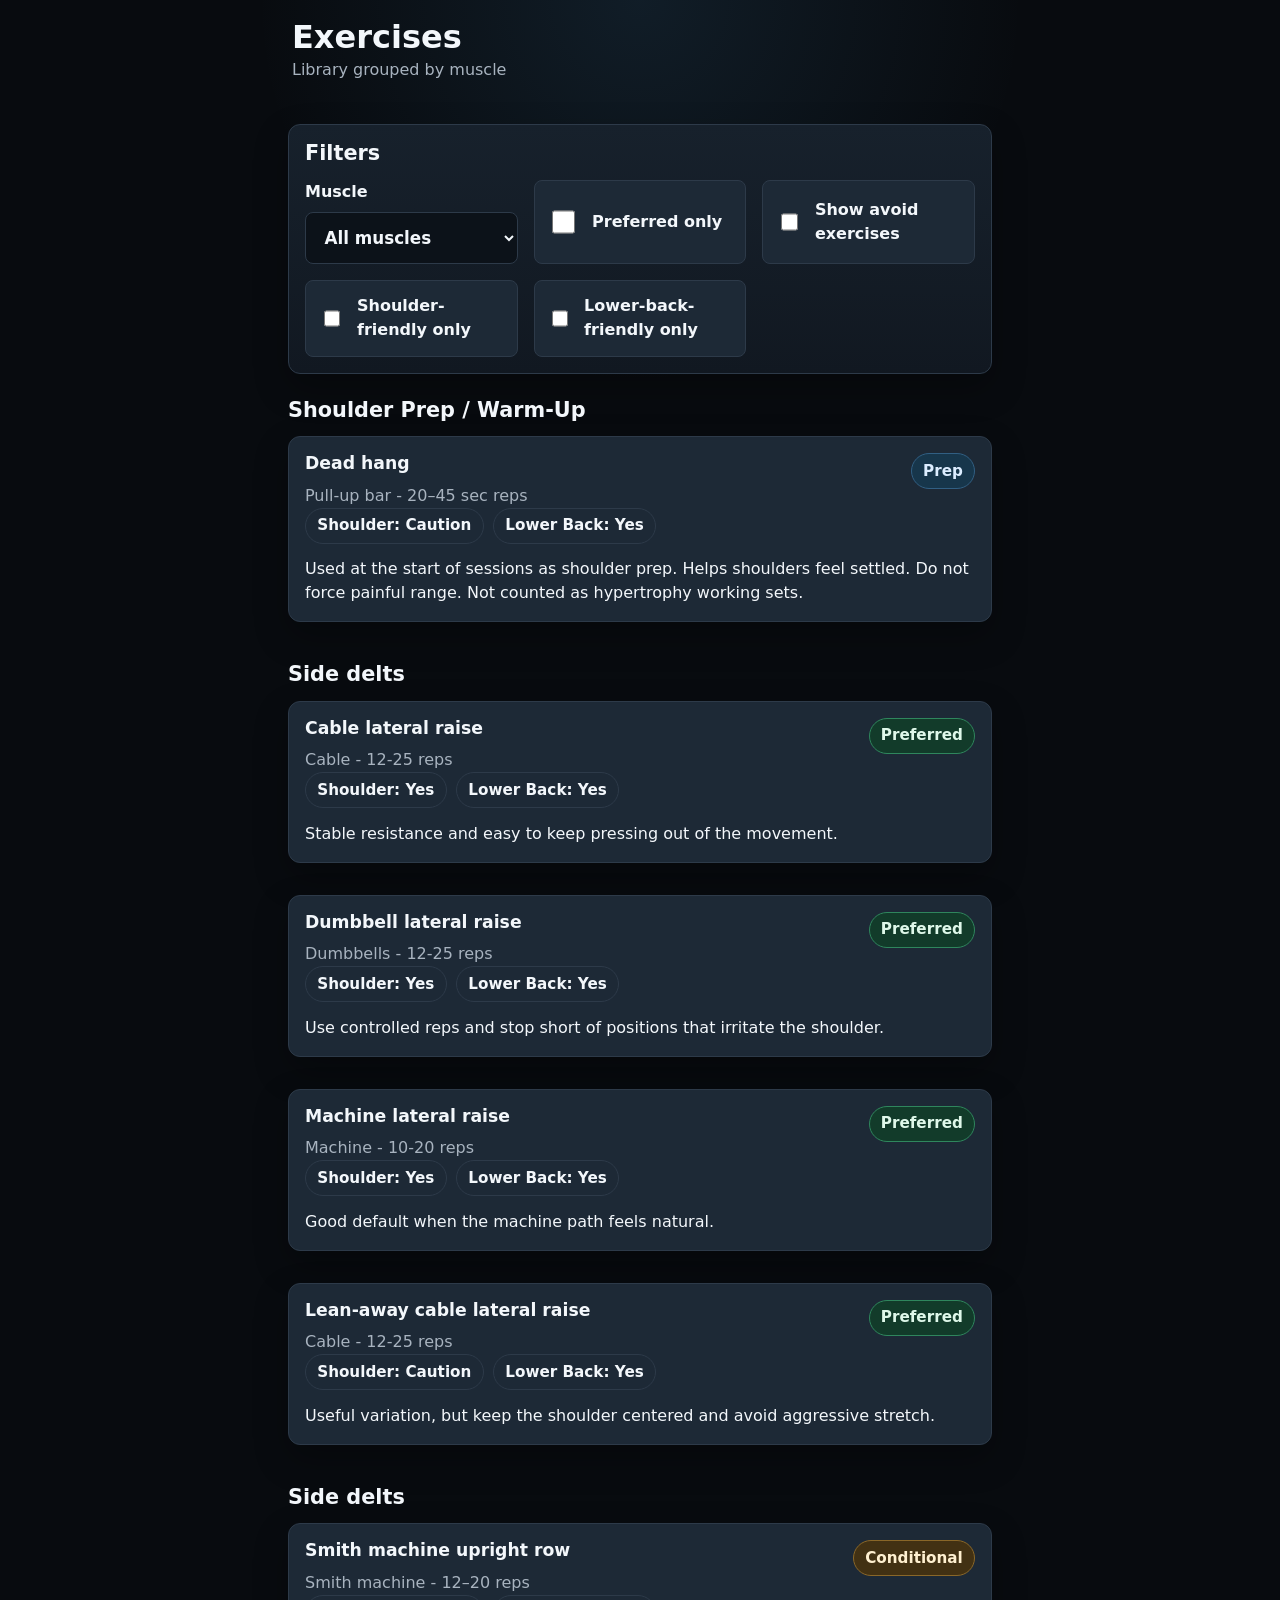
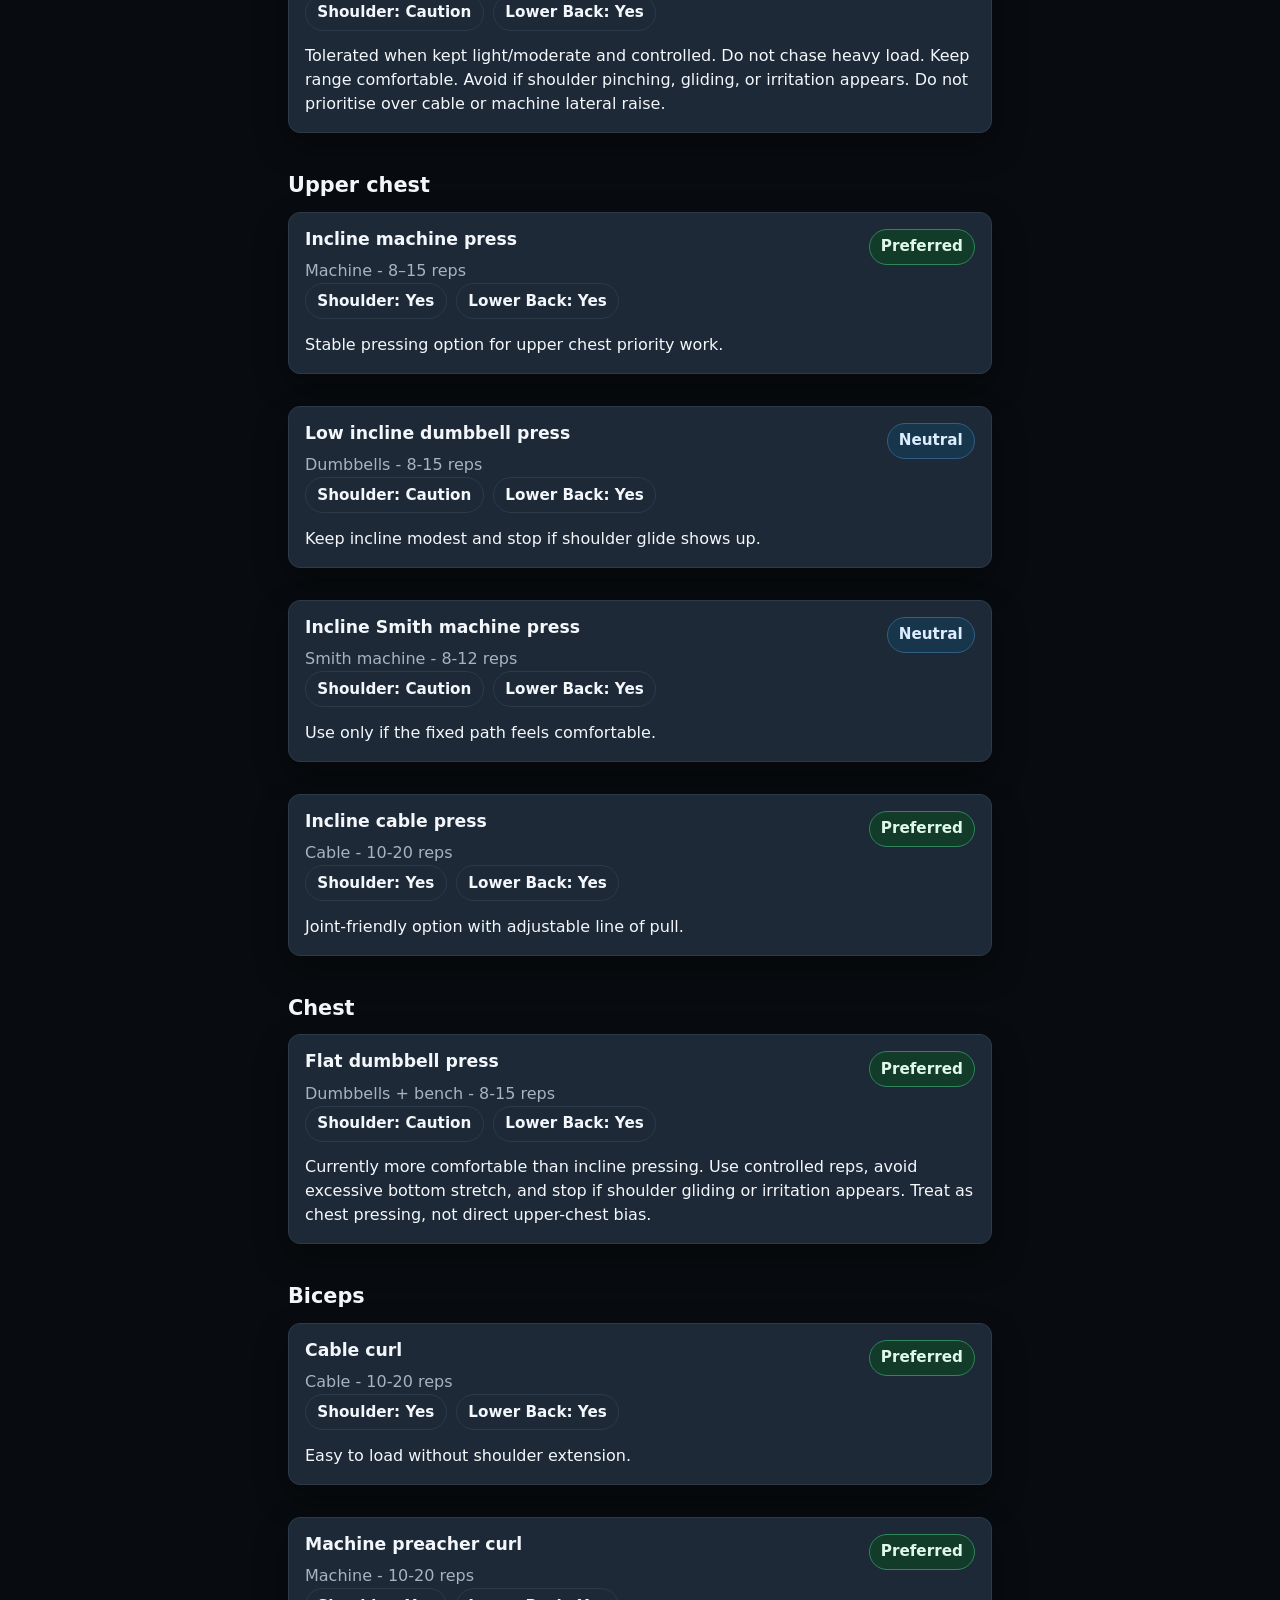
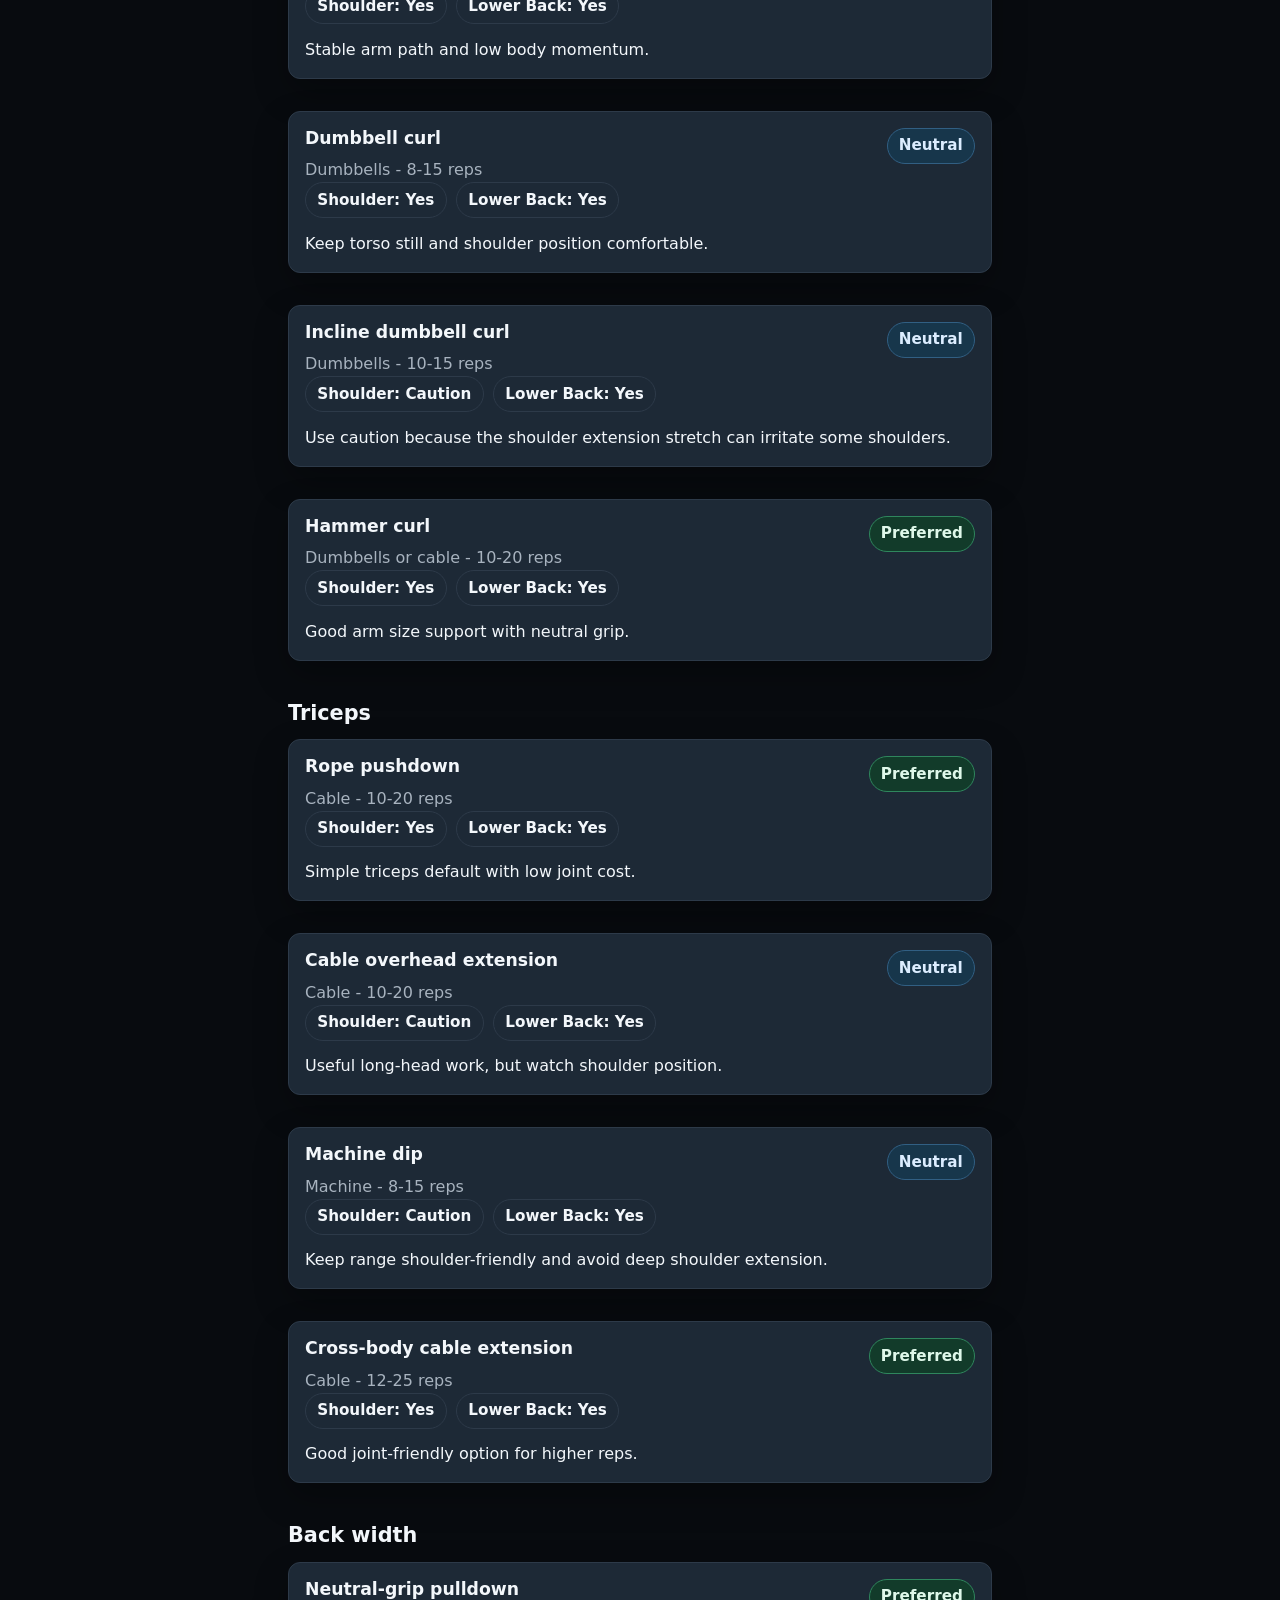
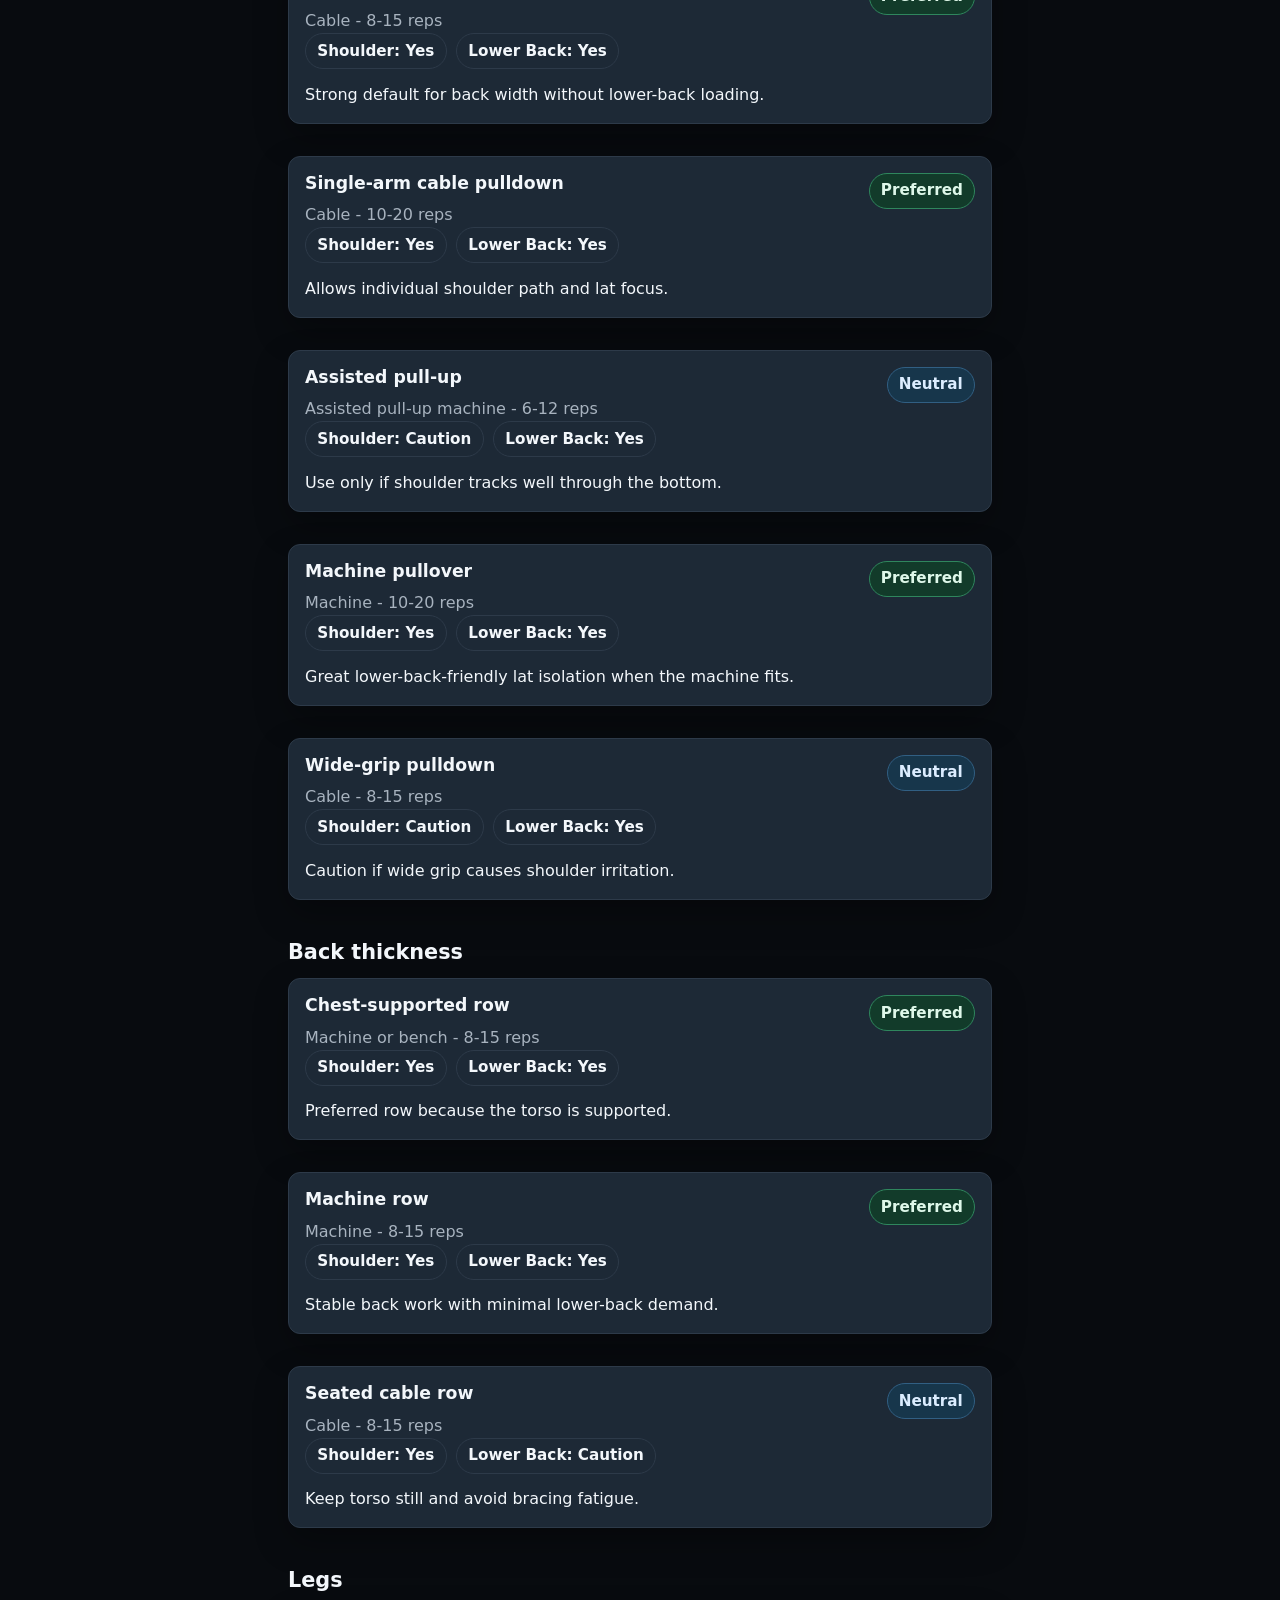
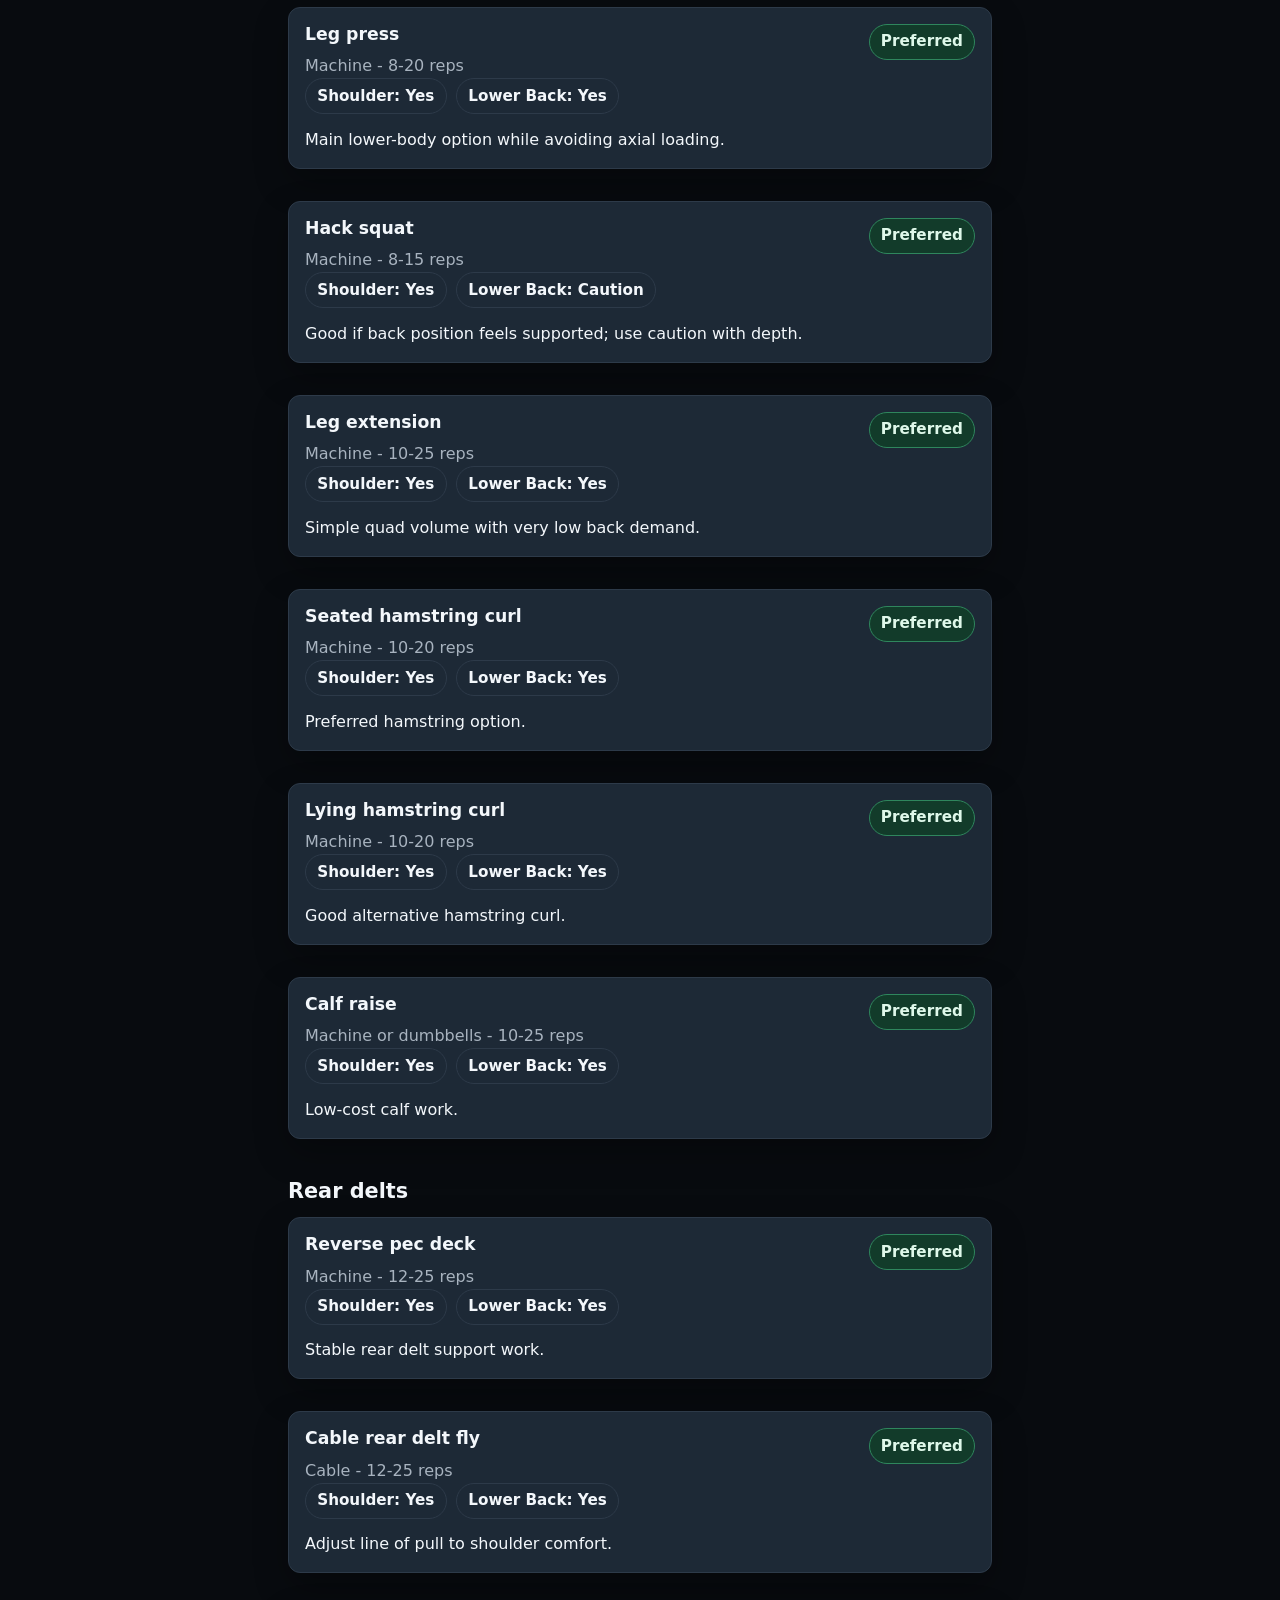
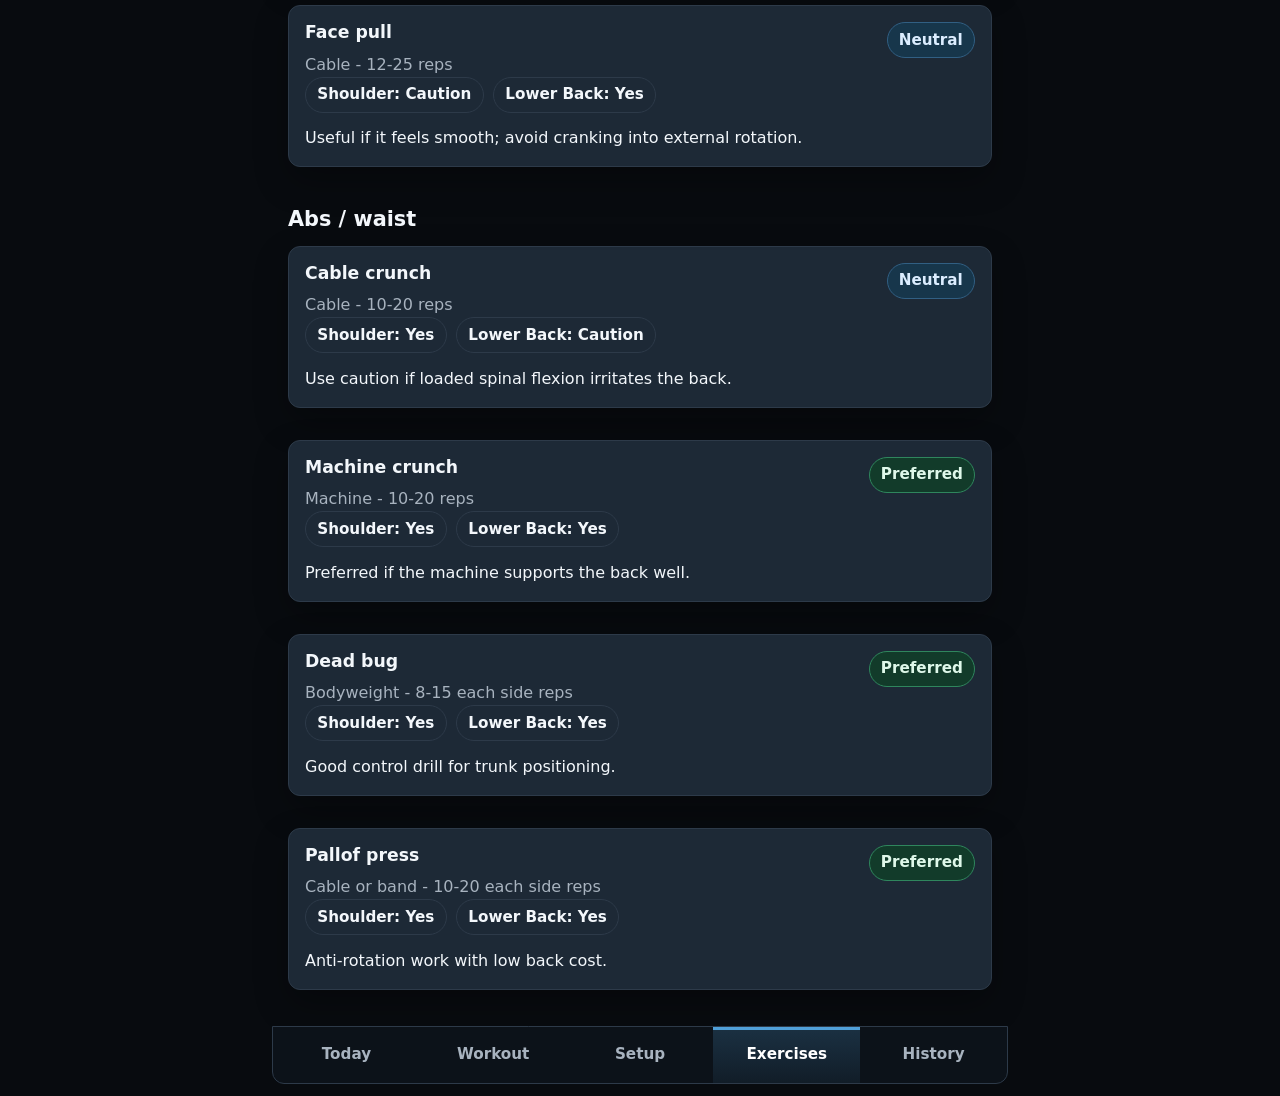
==== exercises.html @ b6a0290f "Add files via upload" ====
<!doctype html>
<html lang="en">
  <head>
    <meta charset="utf-8">
    <meta name="viewport" content="width=device-width, initial-scale=1">
    <title>Training Planner - Exercises</title>
    <link rel="stylesheet" href="css/styles.css">
  </head>
  <body data-page="exercises">
    <header class="app-header">
      <h1>Exercises</h1>
      <p class="subtle">Library grouped by muscle</p>
    </header>

    <main class="page">
      <section class="card">
        <h2>Filters</h2>
        <div class="form-grid">
          <label>
            Muscle
            <select id="exercise-filter-muscle">
              <option value="all">All muscles</option>
            </select>
          </label>
          <label class="checkbox-row">
            <input id="filter-preferred-only" type="checkbox">
            Preferred only
          </label>
          <label class="checkbox-row">
            <input id="filter-show-avoid" type="checkbox">
            Show avoid exercises
          </label>
          <label class="checkbox-row">
            <input id="filter-shoulder-friendly" type="checkbox">
            Shoulder-friendly only
          </label>
          <label class="checkbox-row">
            <input id="filter-lower-back-friendly" type="checkbox">
            Lower-back-friendly only
          </label>
        </div>
      </section>

      <section id="exercise-library" class="stack"></section>
    </main>

    <nav class="bottom-nav" aria-label="Main navigation"></nav>

    <script src="js/data.js"></script>
    <script src="js/storage.js"></script>
    <script src="js/app.js"></script>
  </body>
</html>
---- css/styles.css ----
:root {
  --background: #080b0f;
  --surface: #111821;
  --surface-raised: #17212c;
  --surface-soft: #1d2936;
  --text: #f3f7fb;
  --muted: #a8b3bf;
  --border: #2d3a49;
  --primary: #4f9fd8;
  --primary-dark: #2f78b2;
  --primary-soft: #17364b;
  --success: #42c981;
  --success-soft: #123b2a;
  --warning: #f0b84f;
  --warning-soft: #423113;
  --danger: #ef6b6b;
  --danger-soft: #451d22;
  --radius: 12px;
  --radius-sm: 8px;
  --shadow: 0 14px 34px rgba(0, 0, 0, 0.28);
  --tap-target: 3.25rem;
}

* {
  box-sizing: border-box;
}

html {
  min-width: 320px;
  font-family: Inter, ui-sans-serif, system-ui, -apple-system, BlinkMacSystemFont, "Segoe UI", Arial, sans-serif;
  color: var(--text);
  background: var(--background);
  font-size: 16px;
}

body {
  margin: 0;
  padding-bottom: 5.75rem;
  color: var(--text);
  background:
    radial-gradient(circle at top, rgba(79, 159, 216, 0.12), transparent 24rem),
    var(--background);
  line-height: 1.5;
  overflow-x: hidden;
}

.app-header {
  width: min(100%, 46rem);
  margin: 0 auto;
  padding: 1.25rem 1rem 0.85rem;
}

h1,
h2,
h3,
p {
  margin-top: 0;
}

h1 {
  margin-bottom: 0.2rem;
  font-size: 2rem;
  line-height: 1.1;
}

h2 {
  margin-bottom: 0.9rem;
  font-size: 1.3rem;
  line-height: 1.2;
}

h3 {
  margin-bottom: 0.55rem;
  font-size: 1.08rem;
  line-height: 1.25;
}

p {
  font-size: 1rem;
}

a {
  color: var(--primary);
}

.page {
  width: min(100%, 46rem);
  margin: 0 auto;
  padding: 0.75rem 1rem 1.25rem;
}

.stack {
  display: grid;
  gap: 1rem;
}

.card {
  padding: 1rem;
  margin-bottom: 1rem;
  background: linear-gradient(180deg, var(--surface-raised), var(--surface));
  border: 1px solid var(--border);
  border-radius: var(--radius);
  box-shadow: var(--shadow);
}

.card-header {
  display: flex;
  align-items: flex-start;
  justify-content: space-between;
  gap: 1rem;
}

.subtle {
  color: var(--muted);
  font-size: 1rem;
}

.badge,
.tag,
.status-label,
.signal-label {
  display: inline-flex;
  align-items: center;
  justify-content: center;
  min-height: 2.25rem;
  padding: 0.3rem 0.7rem;
  color: var(--text);
  background: var(--surface-soft);
  border: 1px solid var(--border);
  border-radius: 999px;
  font-size: 0.95rem;
  font-weight: 800;
  line-height: 1.1;
  text-transform: capitalize;
  white-space: nowrap;
}

.tag-row {
  display: flex;
  flex-wrap: wrap;
  gap: 0.6rem;
  margin-bottom: 0.85rem;
}

.button {
  display: inline-flex;
  align-items: center;
  justify-content: center;
  width: 100%;
  min-height: var(--tap-target);
  padding: 0.85rem 1rem;
  color: var(--text);
  text-decoration: none;
  background: var(--surface-soft);
  border: 1px solid var(--border);
  border-radius: var(--radius-sm);
  font: inherit;
  font-size: 1.05rem;
  font-weight: 850;
  cursor: pointer;
  transition: transform 120ms ease, background 120ms ease, border-color 120ms ease;
}

.button:hover,
.button:focus-visible {
  background: #243242;
  border-color: var(--primary);
}

.button:active {
  transform: translateY(1px);
}

.button-primary {
  color: #061019;
  background: var(--primary);
  border-color: #81c4ef;
}

.button-primary:hover,
.button-primary:focus-visible {
  background: #71b9e8;
}

.button-row {
  display: grid;
  gap: 0.8rem;
}

.stats-list {
  display: grid;
  grid-template-columns: repeat(2, minmax(0, 1fr));
  gap: 0.8rem;
  margin: 1rem 0;
}

.stats-list div,
.volume-item {
  padding: 0.85rem;
  background: var(--surface-soft);
  border: 1px solid var(--border);
  border-radius: var(--radius-sm);
}

dt {
  margin-bottom: 0.25rem;
  color: var(--muted);
  font-size: 0.95rem;
  font-weight: 750;
}

dd {
  margin: 0;
  font-size: 1.05rem;
  font-weight: 850;
}

.warning-card {
  background: linear-gradient(180deg, #231d13, #171714);
  border-color: #72582a;
}

.plain-list {
  margin: 0;
  padding-left: 1.25rem;
}

.plain-list li {
  margin-bottom: 0.45rem;
  font-size: 1rem;
}

.debug-panel {
  opacity: 0.9;
}

.debug-panel summary {
  min-height: var(--tap-target);
  padding: 0.85rem 0;
  color: var(--muted);
  font-size: 1rem;
  font-weight: 800;
  cursor: pointer;
}

.debug-summary {
  display: grid;
  gap: 1rem;
  margin: 0.75rem 0 1rem;
}

.debug-grid {
  display: grid;
  gap: 0.8rem;
}

.debug-block {
  padding: 0.85rem;
  background: #0e141c;
  border: 1px solid var(--border);
  border-radius: var(--radius-sm);
}

.debug-block pre {
  max-height: 16rem;
  margin: 0;
  overflow: auto;
  color: #cbd5df;
  font-size: 0.875rem;
  white-space: pre-wrap;
  word-break: break-word;
}

.form-grid {
  display: grid;
  gap: 1rem;
}

label {
  display: grid;
  gap: 0.45rem;
  color: var(--text);
  font-size: 1rem;
  font-weight: 800;
}

input,
select,
textarea {
  width: 100%;
  min-height: var(--tap-target);
  padding: 0.8rem 0.9rem;
  color: var(--text);
  background: #0c1219;
  border: 1px solid var(--border);
  border-radius: var(--radius-sm);
  font: inherit;
  font-size: 1.05rem;
}

textarea {
  line-height: 1.45;
}

input:focus-visible,
select:focus-visible,
textarea:focus-visible,
button:focus-visible,
a:focus-visible,
summary:focus-visible {
  outline: 3px solid rgba(79, 159, 216, 0.6);
  outline-offset: 2px;
}

input[readonly] {
  color: var(--muted);
  background: #101821;
}

input[type="checkbox"] {
  width: 1.45rem;
  min-height: 1.45rem;
  accent-color: var(--primary);
}

.checkbox-row,
.toggle-row {
  display: flex;
  grid-template-columns: none;
  align-items: center;
  gap: 0.85rem;
  min-height: var(--tap-target);
  padding: 0.85rem;
  background: var(--surface-soft);
  border: 1px solid var(--border);
  border-radius: var(--radius-sm);
}

.set-row {
  display: grid;
  grid-template-columns: repeat(2, minmax(0, 1fr));
  gap: 0.85rem;
  margin-top: 1rem;
}

.priority-row {
  display: flex;
  align-items: center;
  justify-content: space-between;
  gap: 1rem;
  padding: 0.9rem;
  background: var(--surface-soft);
  border: 1px solid var(--border);
  border-radius: var(--radius-sm);
}

.priority-card,
.plan-card,
.prep-card,
.volume-status-card,
.feedback-card,
.history-session-card,
.recommendation-card,
.recommendation-muscle {
  padding: 1rem;
  background: var(--surface-soft);
  border: 1px solid var(--border);
  border-radius: var(--radius-sm);
}

.plan-card p:last-child,
.prep-card p:last-child,
.exercise-card p:last-child {
  margin-bottom: 0;
}

.priority-card .set-row {
  grid-template-columns: repeat(2, minmax(0, 1fr));
}

.exercise-group {
  display: grid;
  gap: 0.85rem;
}

.exercise-group > h2 {
  margin: 0.5rem 0 0;
  color: var(--text);
}

.exercise-card {
  background: var(--surface-soft);
}

.status-preferred,
.status-done,
.signal-add {
  color: #dff8ea;
  background: var(--success-soft);
  border-color: #2f865d;
}

.status-neutral,
.status-on-track,
.signal-hold {
  color: #dcedff;
  background: var(--primary-soft);
  border-color: #315f83;
}

.status-avoid,
.signal-reduce {
  color: #ffe3e3;
  background: var(--danger-soft);
  border-color: #8f3b44;
}

.status-prep {
  color: #dcedff;
  background: var(--primary-soft);
  border-color: #315f83;
}

.status-conditional,
.status-behind {
  color: #fff0d0;
  background: var(--warning-soft);
  border-color: #8a6728;
}

.workout-exercise-card {
  display: grid;
  gap: 0.9rem;
}

.workout-exercise-card h2 {
  font-size: 1.35rem;
}

.workout-set-row {
  display: grid;
  grid-template-columns: repeat(3, minmax(0, 1fr));
  gap: 0.75rem;
  padding: 0.9rem;
  background: #0e151d;
  border: 1px solid var(--border);
  border-radius: var(--radius-sm);
}

.workout-set-row label {
  font-size: 1rem;
}

.workout-set-row input {
  min-height: 3.4rem;
  padding-inline: 0.65rem;
  font-size: 1.15rem;
  font-weight: 800;
  text-align: center;
}

.workout-set-row .button {
  grid-column: 1 / -1;
}

.add-set-button {
  margin-top: 0.25rem;
}

.feedback-section[hidden] {
  display: none;
}

.feedback-card,
.history-session-card,
.recommendation-card {
  display: grid;
  gap: 0.95rem;
}

.feedback-card textarea {
  resize: vertical;
}

.history-details {
  display: grid;
  gap: 0.8rem;
  margin: 0;
}

.history-details div,
.recommendation-sets div {
  padding: 0.85rem;
  background: #0e151d;
  border: 1px solid var(--border);
  border-radius: var(--radius-sm);
}

.completion-message {
  padding: 0.85rem;
  color: #dff8ea;
  background: var(--success-soft);
  border: 1px solid #2f865d;
  border-radius: var(--radius-sm);
}

.recommendation-muscle {
  display: grid;
  gap: 0.85rem;
  background: #111a24;
}

.recommendation-sets {
  display: grid;
  grid-template-columns: repeat(3, minmax(0, 1fr));
  gap: 0.75rem;
  margin: 0;
}

.volume-grid {
  display: grid;
  grid-template-columns: repeat(2, minmax(0, 1fr));
  gap: 0.8rem;
}

.bottom-nav {
  position: fixed;
  right: 0;
  bottom: 0;
  left: 0;
  z-index: 10;
  display: grid;
  grid-template-columns: repeat(5, 1fr);
  background: rgba(13, 19, 27, 0.96);
  border-top: 1px solid var(--border);
  backdrop-filter: blur(12px);
}

.bottom-nav a {
  display: flex;
  align-items: center;
  justify-content: center;
  min-height: 4.4rem;
  padding: 0.55rem 0.25rem;
  color: var(--muted);
  text-align: center;
  text-decoration: none;
  font-size: 0.95rem;
  font-weight: 850;
}

.bottom-nav a.active {
  color: #ffffff;
  background: linear-gradient(180deg, rgba(79, 159, 216, 0.22), rgba(79, 159, 216, 0.08));
  box-shadow: inset 0 3px 0 var(--primary);
}

@media (max-width: 23rem) {
  .stats-list,
  .volume-grid,
  .set-row,
  .priority-card .set-row {
    grid-template-columns: 1fr;
  }

  .workout-set-row {
    grid-template-columns: 1fr;
  }
}

@media (min-width: 44rem) {
  body {
    padding-bottom: 0;
  }

  .app-header {
    padding-inline: 1.25rem;
  }

  .bottom-nav {
    position: sticky;
    top: 0;
    bottom: auto;
    width: min(100%, 46rem);
    margin: 0 auto 0.75rem;
    border: 1px solid var(--border);
    border-radius: 0 0 var(--radius) var(--radius);
  }

  .bottom-nav a {
    min-height: 3.5rem;
  }

  .button-row {
    grid-template-columns: repeat(2, minmax(0, 1fr));
  }

  .form-grid {
    grid-template-columns: repeat(3, minmax(0, 1fr));
  }
}
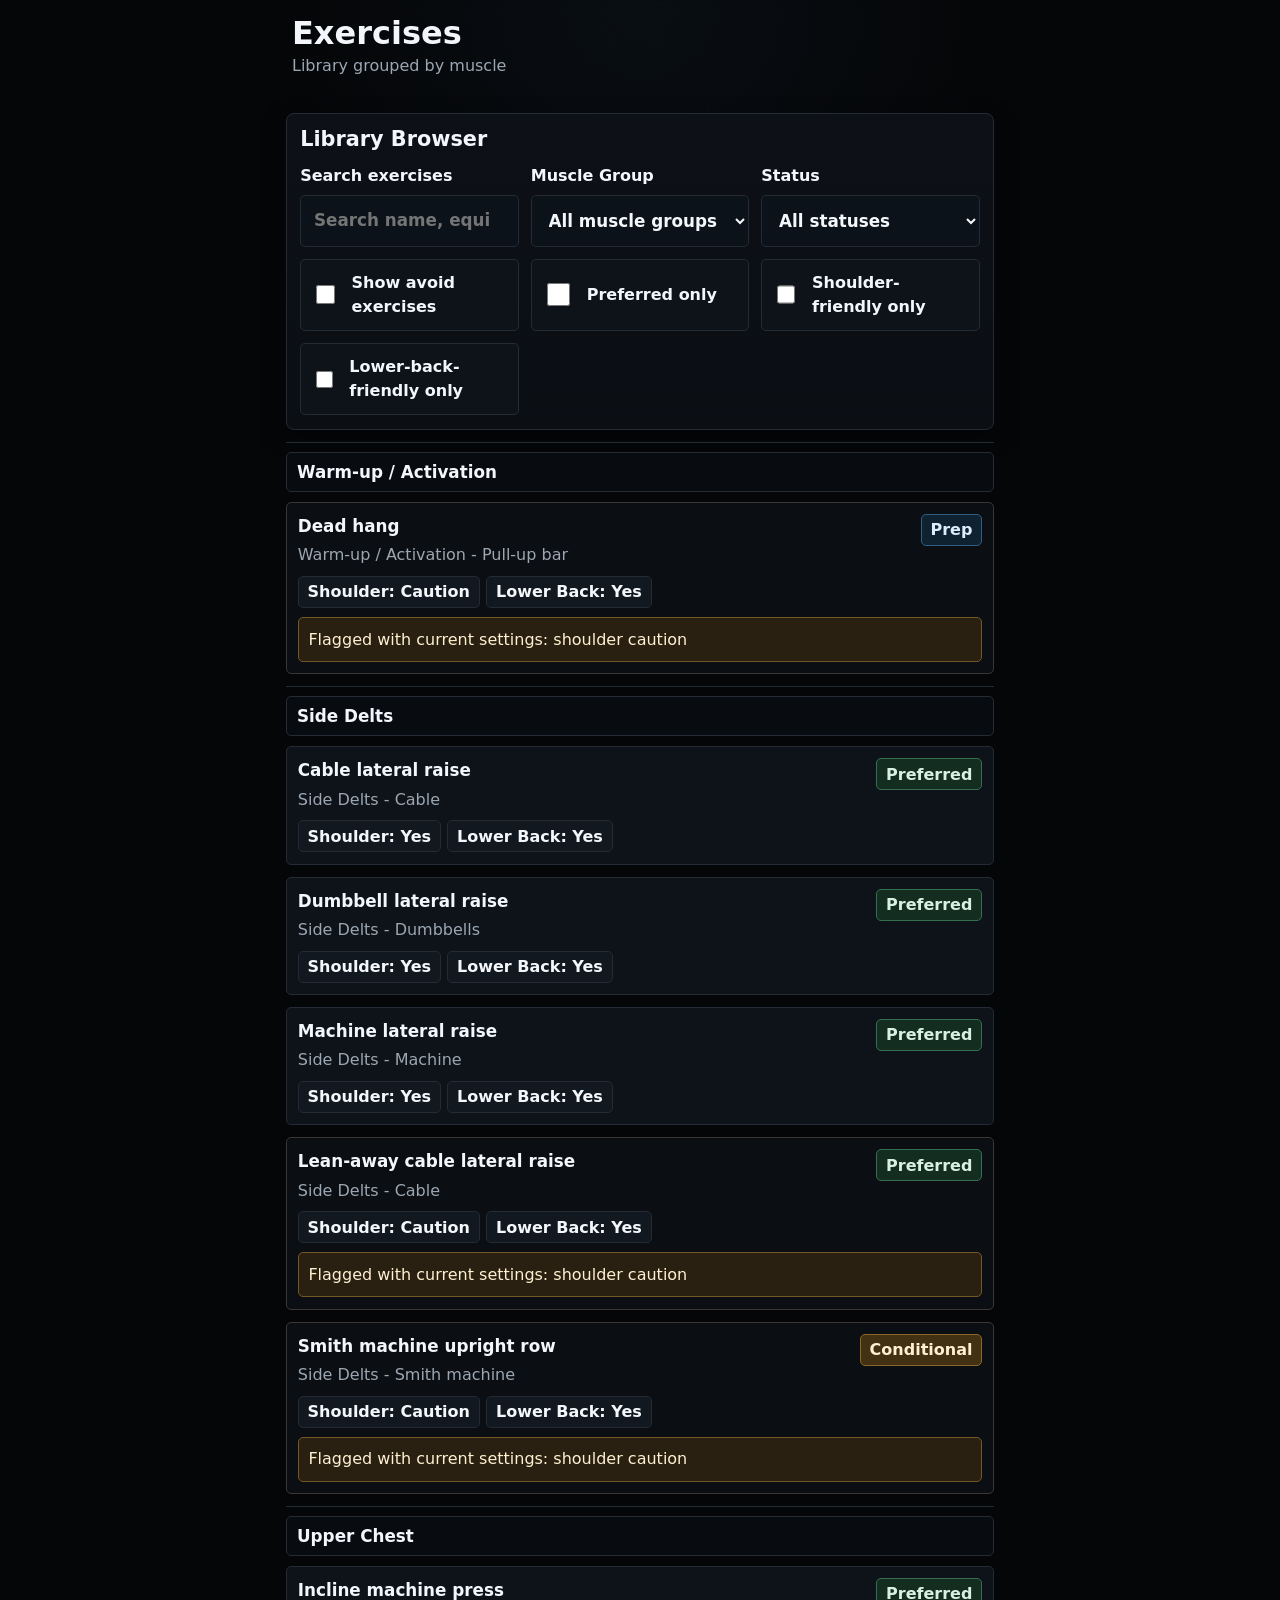
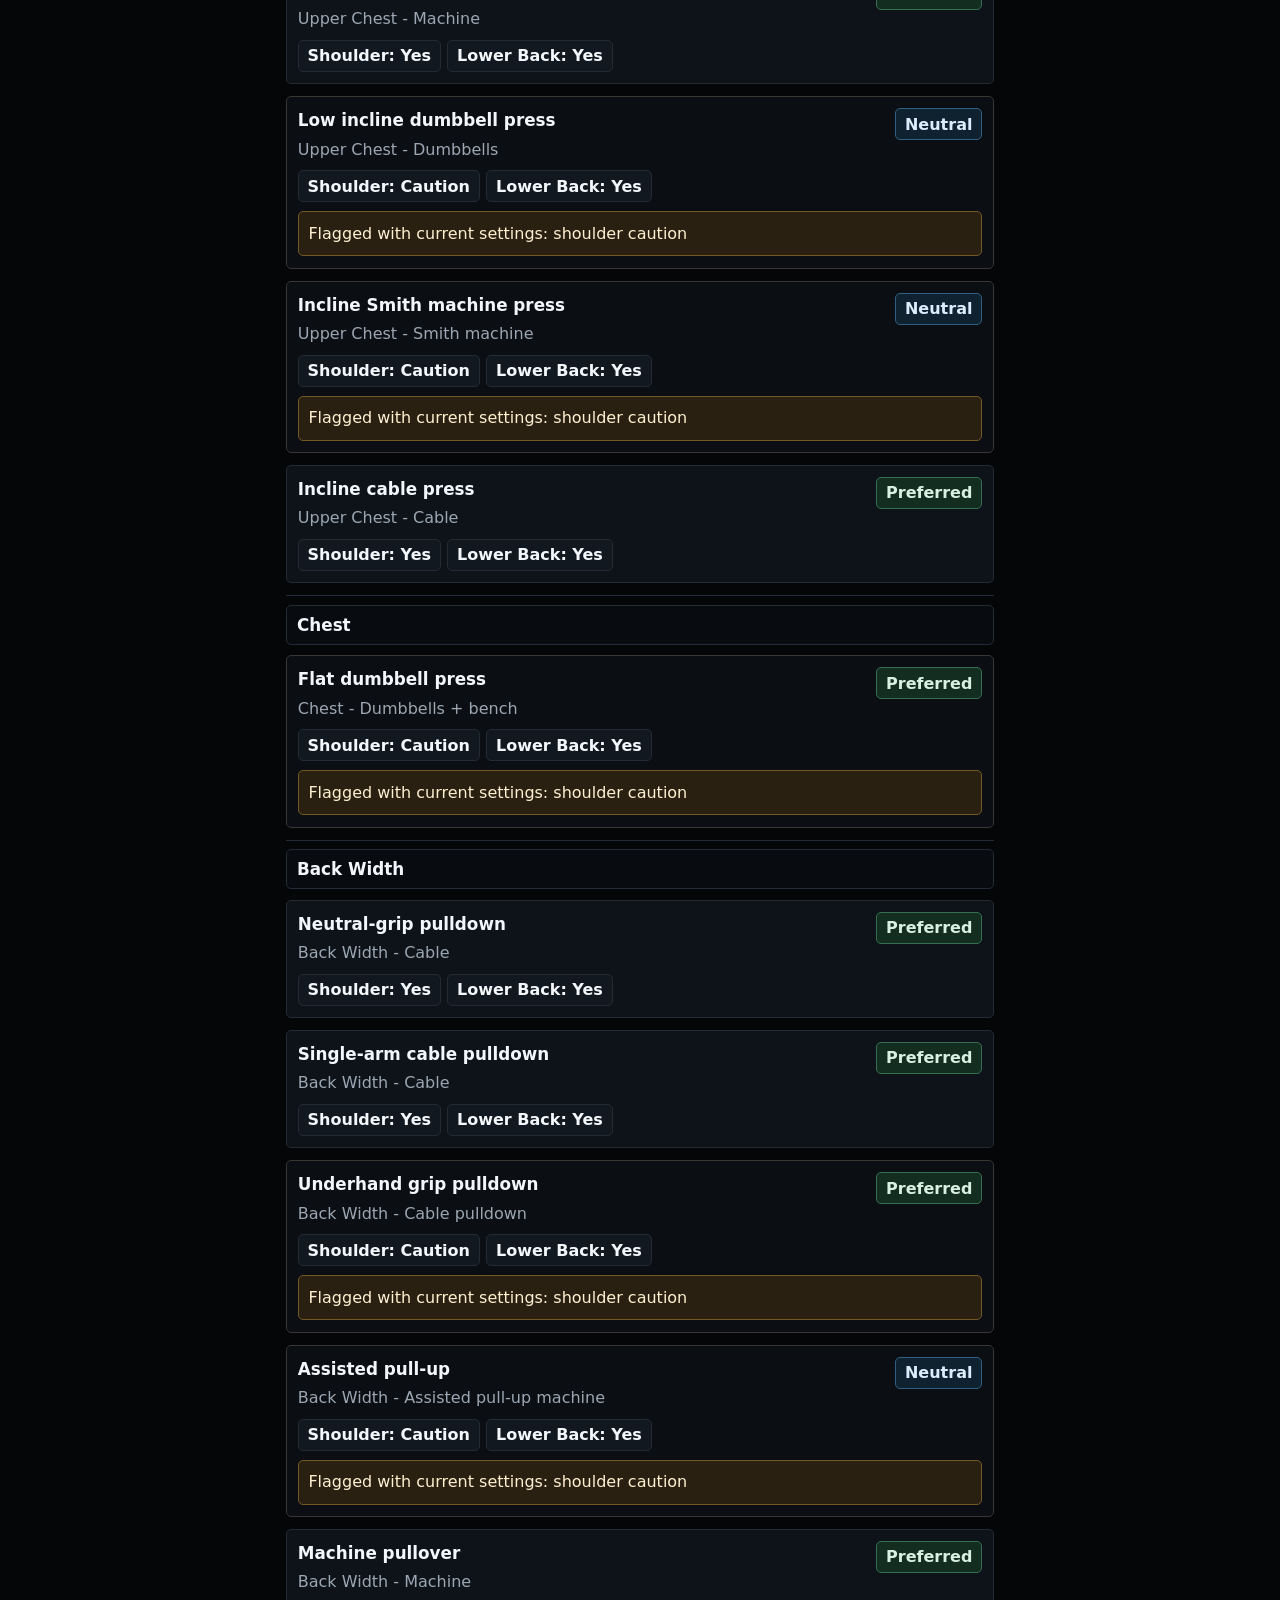
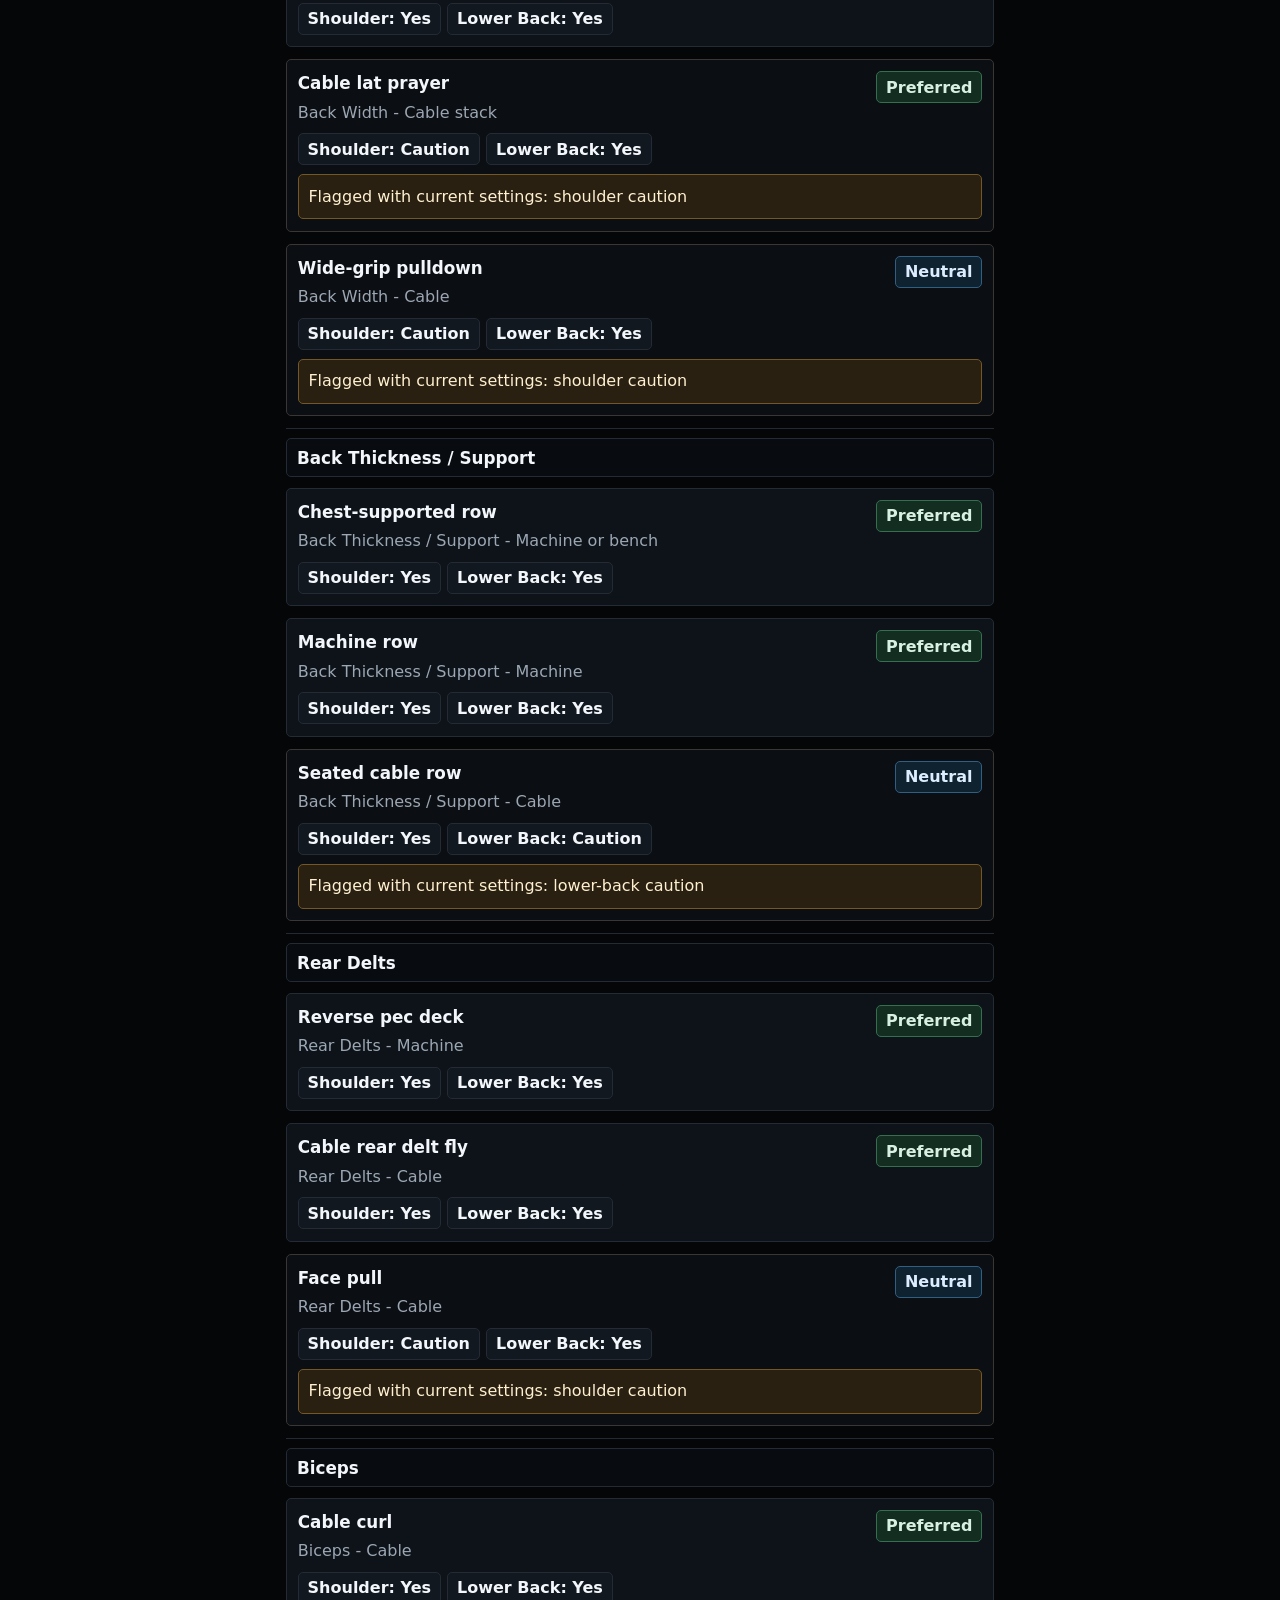
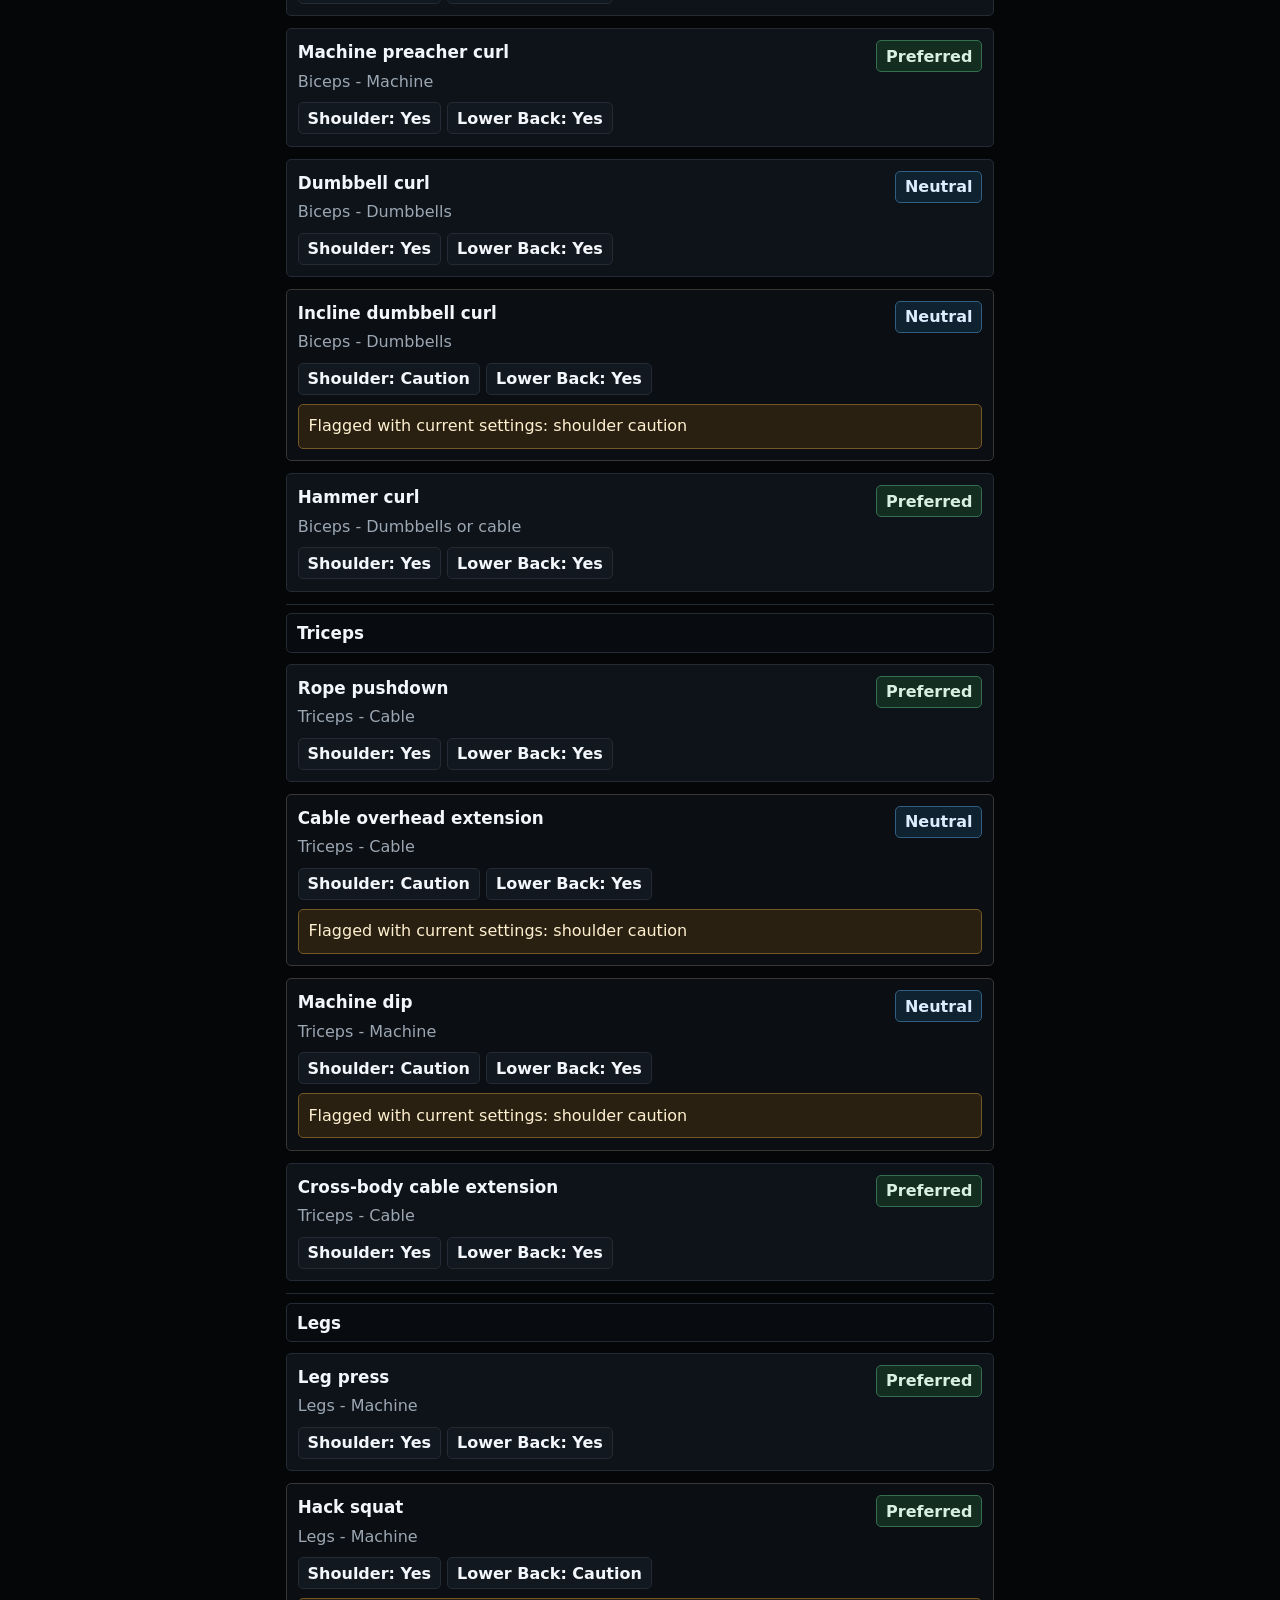
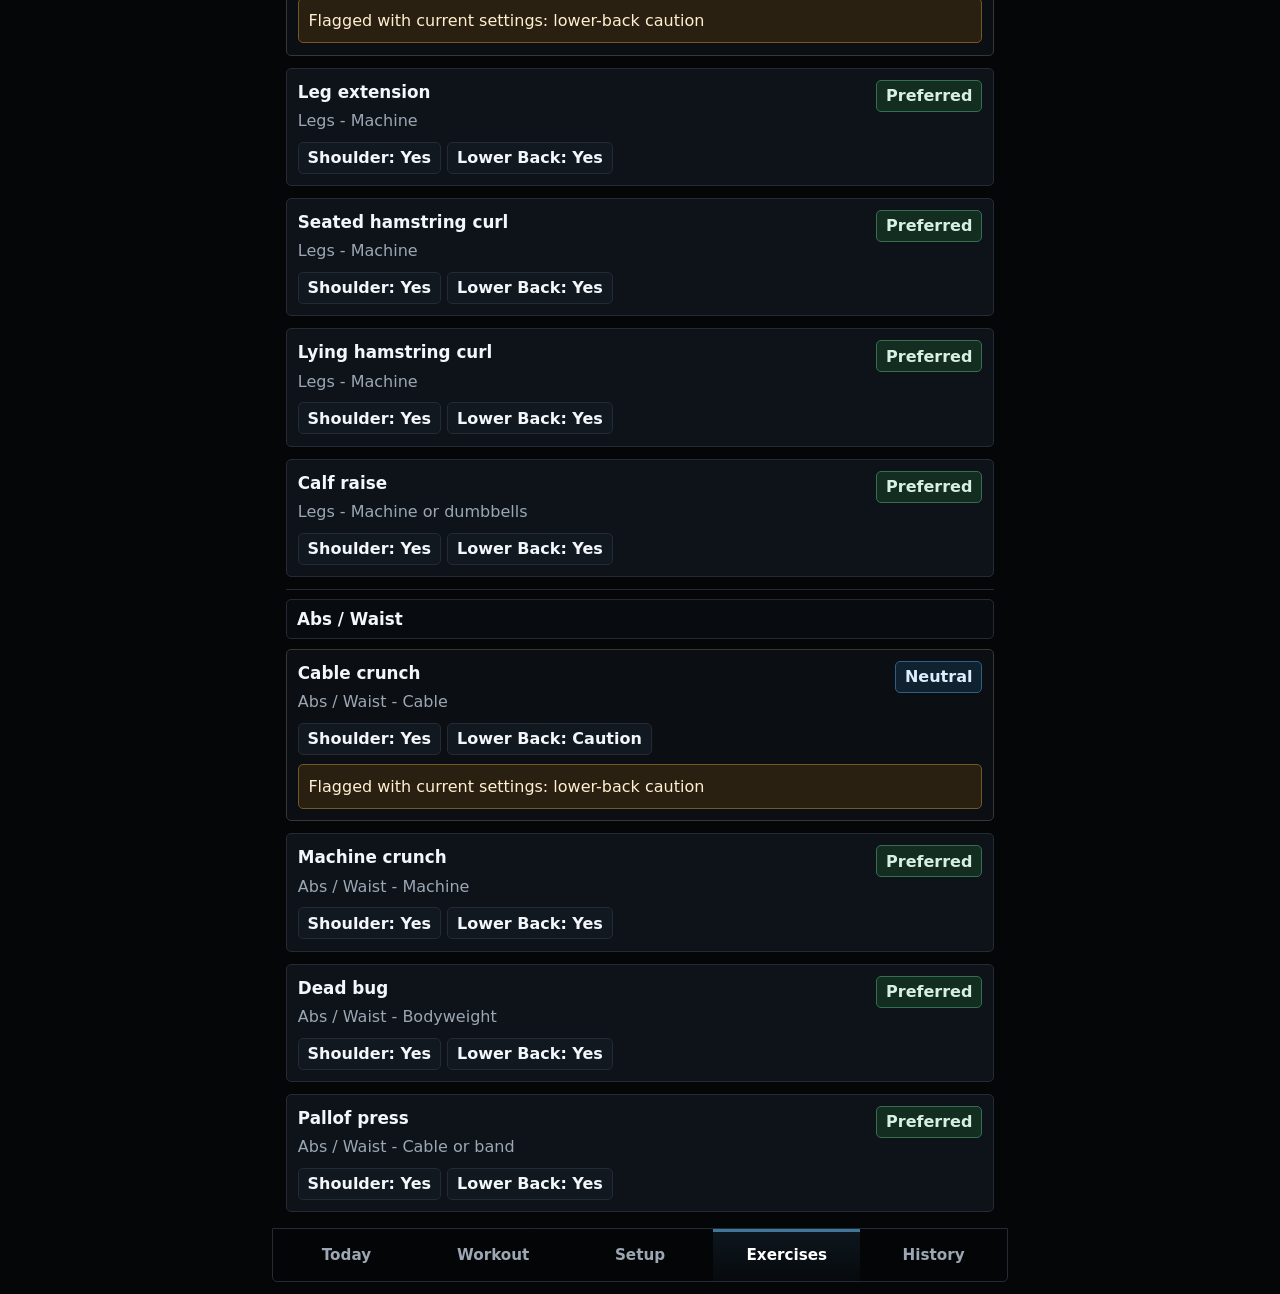
==== commit 64575c56: "sync latest stable app state sync latest stable app state" ====
--- a/exercises.html
+++ b/exercises.html
@@ -14,21 +14,36 @@
 
     <main class="page">
       <section class="card">
-        <h2>Filters</h2>
+        <h2>Library Browser</h2>
         <div class="form-grid">
           <label>
-            Muscle
+            Search exercises
+            <input id="exercise-search" type="search" placeholder="Search name, equipment, notes">
+          </label>
+          <label>
+            Muscle Group
             <select id="exercise-filter-muscle">
-              <option value="all">All muscles</option>
+              <option value="all">All muscle groups</option>
             </select>
+          </label>
+          <label>
+            Status
+            <select id="exercise-filter-status">
+              <option value="all">All statuses</option>
+              <option value="preferred">Preferred</option>
+              <option value="conditional">Conditional</option>
+              <option value="neutral">Neutral</option>
+              <option value="prep">Prep</option>
+              <option value="avoid">Avoid</option>
+            </select>
+          </label>
+          <label class="checkbox-row">
+            <input id="filter-show-avoid" type="checkbox">
+            Show avoid exercises
           </label>
           <label class="checkbox-row">
             <input id="filter-preferred-only" type="checkbox">
             Preferred only
-          </label>
-          <label class="checkbox-row">
-            <input id="filter-show-avoid" type="checkbox">
-            Show avoid exercises
           </label>
           <label class="checkbox-row">
             <input id="filter-shoulder-friendly" type="checkbox">
--- a/css/styles.css
+++ b/css/styles.css
@@ -1,23 +1,23 @@
 :root {
-  --background: #080b0f;
-  --surface: #111821;
-  --surface-raised: #17212c;
-  --surface-soft: #1d2936;
+  --background: #050608;
+  --surface: #0b0f14;
+  --surface-raised: #0d1117;
+  --surface-soft: #111820;
   --text: #f3f7fb;
-  --muted: #a8b3bf;
-  --border: #2d3a49;
-  --primary: #4f9fd8;
-  --primary-dark: #2f78b2;
-  --primary-soft: #17364b;
-  --success: #42c981;
-  --success-soft: #123b2a;
+  --muted: #9ca7b3;
+  --border: #242b34;
+  --primary: #3f779b;
+  --primary-dark: #285c7b;
+  --primary-soft: #0f2230;
+  --success: #5fa87a;
+  --success-soft: #132d20;
   --warning: #f0b84f;
   --warning-soft: #423113;
   --danger: #ef6b6b;
   --danger-soft: #451d22;
-  --radius: 12px;
-  --radius-sm: 8px;
-  --shadow: 0 14px 34px rgba(0, 0, 0, 0.28);
+  --radius: 8px;
+  --radius-sm: 5px;
+  --shadow: 0 10px 26px rgba(0, 0, 0, 0.34);
   --tap-target: 3.25rem;
 }
 
@@ -27,7 +27,7 @@
 
 html {
   min-width: 320px;
-  font-family: Inter, ui-sans-serif, system-ui, -apple-system, BlinkMacSystemFont, "Segoe UI", Arial, sans-serif;
+  font-family: Inter, system-ui, -apple-system, BlinkMacSystemFont, "Segoe UI", sans-serif;
   color: var(--text);
   background: var(--background);
   font-size: 16px;
@@ -35,10 +35,10 @@
 
 body {
   margin: 0;
-  padding-bottom: 5.75rem;
+  padding-bottom: 5rem;
   color: var(--text);
   background:
-    radial-gradient(circle at top, rgba(79, 159, 216, 0.12), transparent 24rem),
+    radial-gradient(circle at top, rgba(75, 143, 189, 0.06), transparent 22rem),
     var(--background);
   line-height: 1.5;
   overflow-x: hidden;
@@ -47,7 +47,7 @@
 .app-header {
   width: min(100%, 46rem);
   margin: 0 auto;
-  padding: 1.25rem 1rem 0.85rem;
+  padding: 1rem 1rem 0.6rem;
 }
 
 h1,
@@ -64,13 +64,13 @@
 }
 
 h2 {
-  margin-bottom: 0.9rem;
+  margin-bottom: 0.7rem;
   font-size: 1.3rem;
   line-height: 1.2;
 }
 
 h3 {
-  margin-bottom: 0.55rem;
+  margin-bottom: 0.4rem;
   font-size: 1.08rem;
   line-height: 1.25;
 }
@@ -86,17 +86,17 @@
 .page {
   width: min(100%, 46rem);
   margin: 0 auto;
-  padding: 0.75rem 1rem 1.25rem;
+  padding: 0.55rem 0.85rem 1rem;
 }
 
 .stack {
   display: grid;
-  gap: 1rem;
+  gap: 0.75rem;
 }
 
 .card {
-  padding: 1rem;
-  margin-bottom: 1rem;
+  padding: 0.85rem;
+  margin-bottom: 0.75rem;
   background: linear-gradient(180deg, var(--surface-raised), var(--surface));
   border: 1px solid var(--border);
   border-radius: var(--radius);
@@ -107,7 +107,7 @@
   display: flex;
   align-items: flex-start;
   justify-content: space-between;
-  gap: 1rem;
+  gap: 0.75rem;
 }
 
 .subtle {
@@ -122,13 +122,13 @@
   display: inline-flex;
   align-items: center;
   justify-content: center;
-  min-height: 2.25rem;
-  padding: 0.3rem 0.7rem;
+  min-height: 2rem;
+  padding: 0.25rem 0.55rem;
   color: var(--text);
   background: var(--surface-soft);
   border: 1px solid var(--border);
-  border-radius: 999px;
-  font-size: 0.95rem;
+  border-radius: var(--radius-sm);
+  font-size: 1rem;
   font-weight: 800;
   line-height: 1.1;
   text-transform: capitalize;
@@ -138,8 +138,8 @@
 .tag-row {
   display: flex;
   flex-wrap: wrap;
-  gap: 0.6rem;
-  margin-bottom: 0.85rem;
+  gap: 0.45rem;
+  margin-bottom: 0.65rem;
 }
 
 .button {
@@ -148,7 +148,7 @@
   justify-content: center;
   width: 100%;
   min-height: var(--tap-target);
-  padding: 0.85rem 1rem;
+  padding: 0.75rem 0.9rem;
   color: var(--text);
   text-decoration: none;
   background: var(--surface-soft);
@@ -163,7 +163,7 @@
 
 .button:hover,
 .button:focus-visible {
-  background: #243242;
+  background: #171f29;
   border-color: var(--primary);
 }
 
@@ -172,32 +172,51 @@
 }
 
 .button-primary {
-  color: #061019;
-  background: var(--primary);
-  border-color: #81c4ef;
+  color: #f6fbff;
+  background: linear-gradient(180deg, var(--primary), var(--primary-dark));
+  border-color: #4b83a8;
 }
 
 .button-primary:hover,
 .button-primary:focus-visible {
-  background: #71b9e8;
+  background: #397fae;
 }
 
 .button-row {
   display: grid;
-  gap: 0.8rem;
+  gap: 0.65rem;
+}
+
+.compact-button {
+  min-height: 2.75rem;
+  padding: 0.55rem 0.65rem;
+  font-size: 1rem;
+}
+
+.danger-button {
+  color: #ffe3e3;
+  background: var(--danger-soft);
+  border-color: #7c343d;
+}
+
+.today-adjust-row {
+  display: grid;
+  grid-template-columns: repeat(2, minmax(0, 1fr));
+  gap: 0.5rem;
+  margin-top: 0.75rem;
 }
 
 .stats-list {
   display: grid;
   grid-template-columns: repeat(2, minmax(0, 1fr));
-  gap: 0.8rem;
-  margin: 1rem 0;
+  gap: 0.65rem;
+  margin: 0.75rem 0;
 }
 
 .stats-list div,
 .volume-item {
-  padding: 0.85rem;
-  background: var(--surface-soft);
+  padding: 0.75rem;
+  background: #0d1319;
   border: 1px solid var(--border);
   border-radius: var(--radius-sm);
 }
@@ -216,8 +235,8 @@
 }
 
 .warning-card {
-  background: linear-gradient(180deg, #231d13, #171714);
-  border-color: #72582a;
+  background: linear-gradient(180deg, #15120d, #0d0e0e);
+  border-color: #5d4720;
 }
 
 .plain-list {
@@ -256,7 +275,7 @@
 
 .debug-block {
   padding: 0.85rem;
-  background: #0e141c;
+  background: #080b0f;
   border: 1px solid var(--border);
   border-radius: var(--radius-sm);
 }
@@ -273,7 +292,7 @@
 
 .form-grid {
   display: grid;
-  gap: 1rem;
+  gap: 0.75rem;
 }
 
 label {
@@ -289,7 +308,7 @@
 textarea {
   width: 100%;
   min-height: var(--tap-target);
-  padding: 0.8rem 0.9rem;
+  padding: 0.7rem 0.8rem;
   color: var(--text);
   background: #0c1219;
   border: 1px solid var(--border);
@@ -314,7 +333,15 @@
 
 input[readonly] {
   color: var(--muted);
-  background: #101821;
+  background: #0c1117;
+}
+
+input:disabled,
+select:disabled,
+textarea:disabled,
+button:disabled {
+  opacity: 0.62;
+  cursor: not-allowed;
 }
 
 input[type="checkbox"] {
@@ -330,8 +357,8 @@
   align-items: center;
   gap: 0.85rem;
   min-height: var(--tap-target);
-  padding: 0.85rem;
-  background: var(--surface-soft);
+  padding: 0.7rem;
+  background: #0d1319;
   border: 1px solid var(--border);
   border-radius: var(--radius-sm);
 }
@@ -339,22 +366,25 @@
 .set-row {
   display: grid;
   grid-template-columns: repeat(2, minmax(0, 1fr));
-  gap: 0.85rem;
-  margin-top: 1rem;
+  gap: 0.65rem;
+  margin-top: 0.75rem;
 }
 
 .priority-row {
   display: flex;
   align-items: center;
   justify-content: space-between;
-  gap: 1rem;
-  padding: 0.9rem;
-  background: var(--surface-soft);
+  gap: 0.75rem;
+  padding: 0.75rem;
+  background: #0d1319;
   border: 1px solid var(--border);
   border-radius: var(--radius-sm);
 }
 
 .priority-card,
+.exercise-preference-card,
+.preset-card,
+.template-card,
 .plan-card,
 .prep-card,
 .volume-status-card,
@@ -362,8 +392,8 @@
 .history-session-card,
 .recommendation-card,
 .recommendation-muscle {
-  padding: 1rem;
-  background: var(--surface-soft);
+  padding: 0.85rem;
+  background: #0d1319;
   border: 1px solid var(--border);
   border-radius: var(--radius-sm);
 }
@@ -378,26 +408,131 @@
   grid-template-columns: repeat(2, minmax(0, 1fr));
 }
 
+.preference-select-row {
+  display: grid;
+  gap: 0.65rem;
+  margin-top: 0.65rem;
+}
+
+.preset-summary {
+  margin: 0.75rem 0;
+}
+
+.template-card {
+  display: grid;
+  gap: 0.65rem;
+}
+
+.template-card.selected {
+  border-color: var(--primary);
+  background: linear-gradient(180deg, #0d1720, var(--surface));
+}
+
 .exercise-group {
   display: grid;
-  gap: 0.85rem;
+  gap: 0.65rem;
+  padding-top: 0.35rem;
+  border-top: 1px solid #222a33;
 }
 
 .exercise-group > h2 {
-  margin: 0.5rem 0 0;
+  margin: 0.2rem 0 0;
+  padding: 0.55rem 0.65rem;
   color: var(--text);
+  background: #080c11;
+  border: 1px solid var(--border);
+  border-radius: var(--radius-sm);
+  font-size: 1.05rem;
 }
 
 .exercise-card {
   background: var(--surface-soft);
+}
+
+.exercise-row {
+  display: grid;
+  gap: 0.55rem;
+  padding: 0.7rem;
+  background: #0d1319;
+  border: 1px solid var(--border);
+  border-radius: var(--radius-sm);
+}
+
+.exercise-row.exercise-risk-muted {
+  background: #0b0e12;
+  border-color: #393633;
+}
+
+.exercise-row-summary {
+  display: flex;
+  align-items: flex-start;
+  justify-content: space-between;
+  gap: 0.6rem;
+  width: 100%;
+  padding: 0;
+  color: var(--text);
+  text-align: left;
+  background: transparent;
+  border: 0;
+  font: inherit;
+  cursor: pointer;
+}
+
+.exercise-row-summary strong,
+.exercise-row-summary .subtle {
+  display: block;
+}
+
+.exercise-row-summary strong {
+  margin-bottom: 0.25rem;
+  font-size: 1.05rem;
+}
+
+.compact-safety-row {
+  display: flex;
+  flex-wrap: wrap;
+  gap: 0.4rem;
+}
+
+.exercise-row-details {
+  display: grid;
+  gap: 0.65rem;
+  padding-top: 0.65rem;
+  border-top: 1px solid var(--border);
+}
+
+.exercise-row-details[hidden] {
+  display: none;
+}
+
+.compact-details {
+  display: grid;
+  gap: 0.5rem;
+  margin: 0;
+}
+
+.compact-details div {
+  padding: 0.65rem;
+  background: #080c11;
+  border: 1px solid var(--border);
+  border-radius: var(--radius-sm);
+}
+
+.risk-note {
+  margin: 0;
+  padding: 0.6rem;
+  color: #fff0d0;
+  background: rgba(66, 49, 19, 0.55);
+  border: 1px solid #735725;
+  border-radius: var(--radius-sm);
 }
 
 .status-preferred,
 .status-done,
 .signal-add {
-  color: #dff8ea;
+  color: #d8f0e1;
   background: var(--success-soft);
-  border-color: #2f865d;
+  border-color: #356f50;
 }
 
 .status-neutral,
@@ -430,21 +565,175 @@
 
 .workout-exercise-card {
   display: grid;
-  gap: 0.9rem;
+  gap: 0.7rem;
+  overflow: hidden;
+}
+
+.workout-exercise-card.current-exercise-card {
+  position: relative;
+  border-color: #3c6682;
+  box-shadow: inset 3px 0 0 var(--primary), var(--shadow);
+  background: linear-gradient(180deg, #0d1117, #080b0f);
+}
+
+.workout-exercise-card.completed-exercise {
+  border-color: #343b45;
+  background: linear-gradient(180deg, #0a0d11, #090c10);
+  opacity: 0.88;
+}
+
+.workout-exercise-card.skipped-exercise {
+  border-color: #5f4b25;
+  background: linear-gradient(180deg, #11100d, #090c10);
 }
 
 .workout-exercise-card h2 {
-  font-size: 1.35rem;
+  font-size: 1.25rem;
+}
+
+.workout-card-header {
+  align-items: flex-start;
+  padding: 0.15rem 0 0.65rem;
+  border-bottom: 1px solid #1c232b;
+}
+
+.workout-header-actions {
+  display: grid;
+  justify-items: end;
+  gap: 0.45rem;
+  min-width: 7.25rem;
+}
+
+.change-exercise-top-button {
+  width: auto;
+  min-width: 6.25rem;
+  min-height: 2.6rem;
+  padding: 0.5rem 0.7rem;
+  font-size: 1rem;
+}
+
+.current-exercise-label {
+  margin-bottom: 0.25rem;
+  color: #8ea7ba;
+  font-size: 0.95rem;
+  font-weight: 900;
+  letter-spacing: 0.04em;
+  text-transform: uppercase;
+}
+
+.set-progress {
+  display: grid;
+  gap: 0.25rem;
+  padding: 0.35rem 0;
+  background: transparent;
+  border: 0;
+  border-radius: var(--radius-sm);
+}
+
+.set-progress-text {
+  color: var(--text);
+  font-size: 1rem;
+  font-weight: 850;
+}
+
+.set-progress-bar {
+  height: 0.28rem;
+  overflow: hidden;
+  background: #030405;
+  border: 1px solid var(--border);
+  border-radius: var(--radius-sm);
+}
+
+.set-progress-bar span {
+  display: block;
+  height: 100%;
+  background: var(--primary);
 }
 
 .workout-set-row {
   display: grid;
   grid-template-columns: repeat(3, minmax(0, 1fr));
-  gap: 0.75rem;
-  padding: 0.9rem;
-  background: #0e151d;
-  border: 1px solid var(--border);
-  border-radius: var(--radius-sm);
+  gap: 0.55rem;
+  padding: 0.8rem;
+  background: #06090d;
+  border: 1px solid #253544;
+  border-radius: var(--radius-sm);
+}
+
+.workout-set-row.saved {
+  color: #c1cad3;
+  background: #05080b;
+  border-color: #202832;
+  opacity: 0.68;
+}
+
+.workout-set-row.saved input {
+  color: #8f9aa5;
+  background: #060a0e;
+  border-color: #18202a;
+}
+
+.workout-set-row.active-set {
+  background: linear-gradient(180deg, rgba(63, 119, 155, 0.08), transparent 45%), #06090d;
+  border-color: #253544;
+  box-shadow: none;
+  opacity: 1;
+}
+
+.workout-set-row.skipped {
+  color: #d0c5b0;
+  background: #100f0c;
+  border-color: #5f4b25;
+  opacity: 0.88;
+}
+
+.workout-set-row:focus-within {
+  background: #0d1319;
+  border-color: #4b83a8;
+  opacity: 1;
+}
+
+.set-row-header {
+  grid-column: 1 / -1;
+  display: flex;
+  align-items: center;
+  justify-content: space-between;
+  gap: 0.55rem;
+  color: var(--text);
+  font-size: 1rem;
+}
+
+.logged-set-summary {
+  grid-column: 1 / -1;
+  margin: -0.1rem 0 0.1rem;
+  color: #aeb7c1;
+  font-size: 1rem;
+  font-weight: 800;
+}
+
+.saved-label {
+  display: inline-flex;
+  align-items: center;
+  min-height: 1.9rem;
+  padding: 0.2rem 0.55rem;
+  color: var(--muted);
+  background: #0d1319;
+  border: 1px solid var(--border);
+  border-radius: var(--radius-sm);
+  font-size: 1rem;
+  font-weight: 850;
+}
+
+.workout-set-row.saved .saved-label {
+  color: #c1cad3;
+  background: #10151b;
+  border-color: #303741;
+}
+
+.workout-set-row.skipped .saved-label {
+  color: #fff0d0;
+  background: var(--warning-soft);
+  border-color: #8a6728;
 }
 
 .workout-set-row label {
@@ -452,19 +741,118 @@
 }
 
 .workout-set-row input {
-  min-height: 3.4rem;
-  padding-inline: 0.65rem;
-  font-size: 1.15rem;
+  min-height: 2.45rem;
+  padding: 0.45rem 0.5rem;
+  font-size: 1.05rem;
   font-weight: 800;
   text-align: center;
 }
 
+.set-button-row {
+  grid-column: 1 / -1;
+  display: grid;
+  grid-template-columns: 1fr;
+  gap: 0.4rem;
+}
+
 .workout-set-row .button {
-  grid-column: 1 / -1;
-}
-
-.add-set-button {
-  margin-top: 0.25rem;
+  min-height: 2.7rem;
+  padding-block: 0.55rem;
+}
+
+.set-secondary-actions {
+  display: grid;
+  grid-template-columns: repeat(2, minmax(0, 1fr));
+  gap: 0.4rem;
+}
+
+.set-secondary-button,
+.exercise-secondary-button {
+  min-height: 2.35rem;
+  padding: 0.45rem 0.55rem;
+  color: var(--muted);
+  background: #0a0e13;
+  border-color: #202832;
+  font-size: 1rem;
+  font-weight: 800;
+}
+
+.workout-set-row.saved .save-set-button {
+  color: #aeb7c1;
+  background: #0a0e13;
+  border-color: #202832;
+}
+
+.exercise-actions {
+  display: grid;
+  grid-template-columns: 1fr;
+  gap: 0.55rem;
+  padding-top: 0.35rem;
+}
+
+.exercise-secondary-actions {
+  display: grid;
+  grid-template-columns: repeat(2, minmax(0, 1fr));
+  gap: 0.45rem;
+}
+
+.substitution-note {
+  margin: 0;
+  padding: 0.8rem;
+  color: #fff0d0;
+  background: var(--warning-soft);
+  border: 1px solid #8a6728;
+  border-radius: var(--radius-sm);
+}
+
+.exercise-modal[hidden] {
+  display: none;
+}
+
+.exercise-modal.modal-open {
+  display: grid !important;
+}
+
+.exercise-modal {
+  position: fixed;
+  inset: 0;
+  z-index: 100;
+  display: grid;
+  align-items: end;
+  padding: 1rem;
+  background: rgba(0, 0, 0, 0.72);
+}
+
+.exercise-modal-card {
+  display: grid;
+  gap: 0.9rem;
+  width: min(100%, 42rem);
+  max-height: 88vh;
+  margin: 0 auto;
+  padding: 1rem;
+  overflow: auto;
+  background: var(--surface-raised);
+  border: 1px solid var(--border);
+  border-radius: var(--radius);
+  box-shadow: var(--shadow);
+}
+
+.exercise-actions.completed {
+  padding: 0.7rem;
+  background: #090d11;
+  border: 1px solid #303741;
+  border-radius: var(--radius-sm);
+}
+
+.exercise-complete-label {
+  margin-bottom: 0;
+  color: #c1cad3;
+  font-weight: 850;
+}
+
+.skipped-exercise-actions {
+  background: #100f0c;
+  border-color: #5f4b25;
 }
 
 .feedback-section[hidden] {
@@ -491,7 +879,7 @@
 .history-details div,
 .recommendation-sets div {
   padding: 0.85rem;
-  background: #0e151d;
+  background: #080c11;
   border: 1px solid var(--border);
   border-radius: var(--radius-sm);
 }
@@ -507,7 +895,7 @@
 .recommendation-muscle {
   display: grid;
   gap: 0.85rem;
-  background: #111a24;
+  background: #0d1319;
 }
 
 .recommendation-sets {
@@ -531,7 +919,7 @@
   z-index: 10;
   display: grid;
   grid-template-columns: repeat(5, 1fr);
-  background: rgba(13, 19, 27, 0.96);
+  background: rgba(5, 6, 8, 0.98);
   border-top: 1px solid var(--border);
   backdrop-filter: blur(12px);
 }
@@ -540,8 +928,8 @@
   display: flex;
   align-items: center;
   justify-content: center;
-  min-height: 4.4rem;
-  padding: 0.55rem 0.25rem;
+  min-height: 3.85rem;
+  padding: 0.45rem 0.25rem;
   color: var(--muted);
   text-align: center;
   text-decoration: none;
@@ -551,7 +939,7 @@
 
 .bottom-nav a.active {
   color: #ffffff;
-  background: linear-gradient(180deg, rgba(79, 159, 216, 0.22), rgba(79, 159, 216, 0.08));
+  background: linear-gradient(180deg, rgba(63, 119, 155, 0.16), rgba(63, 119, 155, 0.04));
   box-shadow: inset 0 3px 0 var(--primary);
 }
 
@@ -564,6 +952,14 @@
   }
 
   .workout-set-row {
+    grid-template-columns: 1fr;
+  }
+
+  .set-button-row {
+    grid-template-columns: 1fr;
+  }
+
+  .today-adjust-row {
     grid-template-columns: 1fr;
   }
 }
@@ -584,11 +980,11 @@
     width: min(100%, 46rem);
     margin: 0 auto 0.75rem;
     border: 1px solid var(--border);
-    border-radius: 0 0 var(--radius) var(--radius);
+    border-radius: 0 0 var(--radius-sm) var(--radius-sm);
   }
 
   .bottom-nav a {
-    min-height: 3.5rem;
+    min-height: 3.25rem;
   }
 
   .button-row {
@@ -598,4 +994,16 @@
   .form-grid {
     grid-template-columns: repeat(3, minmax(0, 1fr));
   }
-}
+
+  .preference-select-row {
+    grid-template-columns: repeat(2, minmax(0, 1fr));
+  }
+
+  .today-adjust-row {
+    grid-template-columns: repeat(4, minmax(0, 1fr));
+  }
+
+  .exercise-modal {
+    align-items: center;
+  }
+}
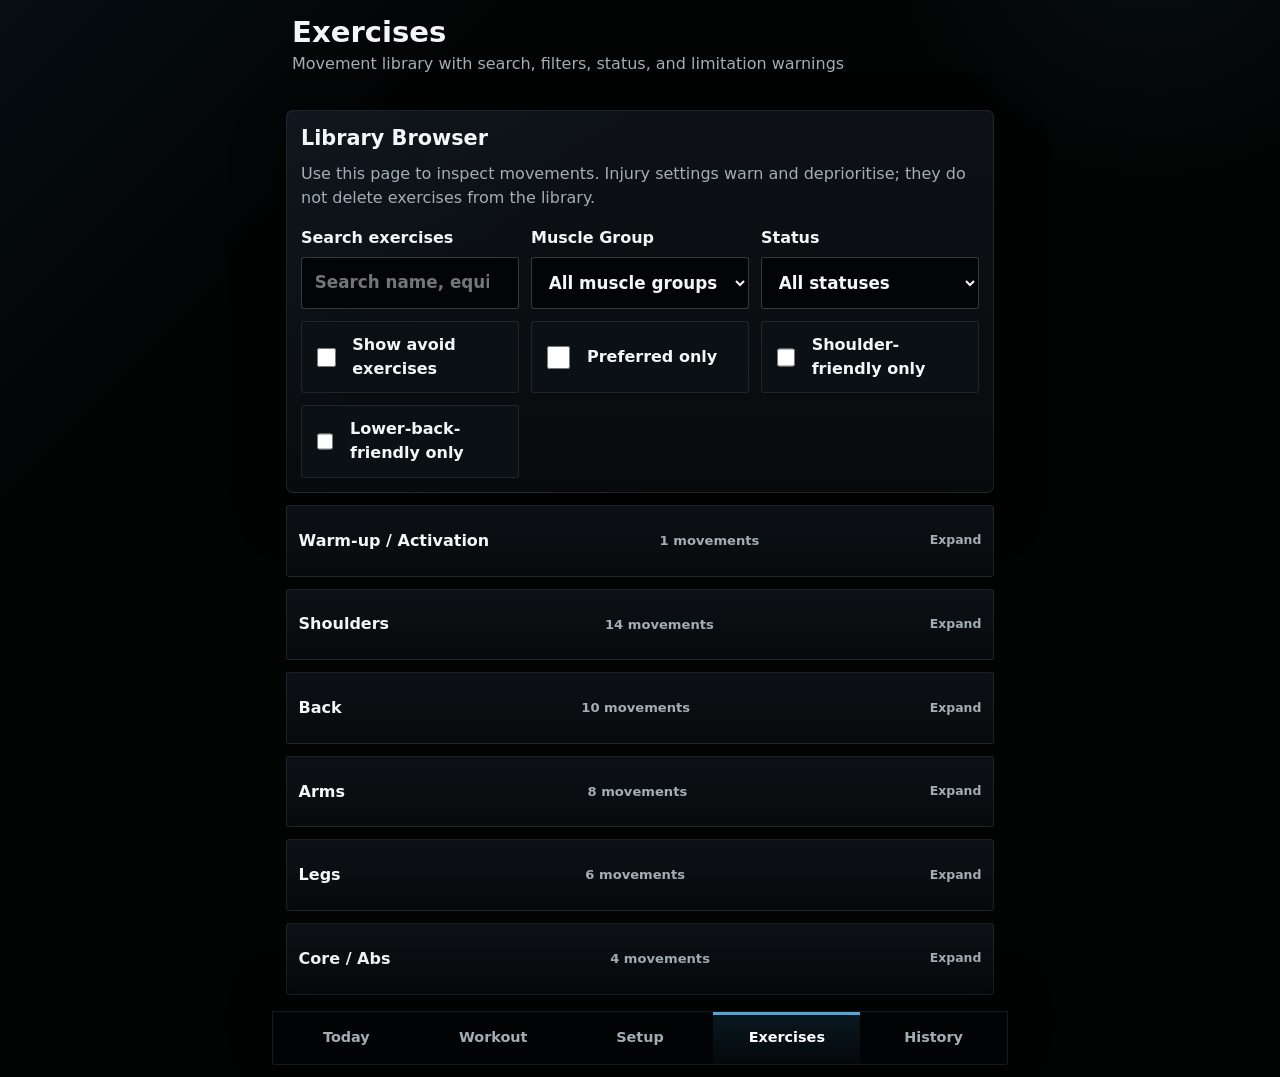
==== commit 2a3c6d76: "checkpoint v08 broad workout setup exercises pass" ====
--- a/exercises.html
+++ b/exercises.html
@@ -9,12 +9,13 @@
   <body data-page="exercises">
     <header class="app-header">
       <h1>Exercises</h1>
-      <p class="subtle">Library grouped by muscle</p>
+      <p class="subtle">Movement library with search, filters, status, and limitation warnings</p>
     </header>
 
     <main class="page">
       <section class="card">
         <h2>Library Browser</h2>
+        <p class="subtle">Use this page to inspect movements. Injury settings warn and deprioritise; they do not delete exercises from the library.</p>
         <div class="form-grid">
           <label>
             Search exercises
--- a/css/styles.css
+++ b/css/styles.css
@@ -1,23 +1,26 @@
 :root {
-  --background: #050608;
-  --surface: #0b0f14;
-  --surface-raised: #0d1117;
+  --background: #020303;
+  --surface: #080b0e;
+  --surface-raised: #0d1115;
   --surface-soft: #111820;
-  --text: #f3f7fb;
-  --muted: #9ca7b3;
-  --border: #242b34;
-  --primary: #3f779b;
-  --primary-dark: #285c7b;
-  --primary-soft: #0f2230;
-  --success: #5fa87a;
-  --success-soft: #132d20;
-  --warning: #f0b84f;
-  --warning-soft: #423113;
-  --danger: #ef6b6b;
-  --danger-soft: #451d22;
-  --radius: 8px;
-  --radius-sm: 5px;
-  --shadow: 0 10px 26px rgba(0, 0, 0, 0.34);
+  --text: #f3f6f7;
+  --muted: #a3adb4;
+  --border: #20272f;
+  --border-soft: rgba(204, 219, 228, 0.1);
+  --border-strong: rgba(204, 219, 228, 0.24);
+  --primary: #2e7ea6;
+  --primary-dark: #123f58;
+  --primary-bright: #55a6d2;
+  --primary-soft: #0b2230;
+  --success: #5f9f74;
+  --success-soft: #102619;
+  --warning: #b7833d;
+  --warning-soft: #2f2413;
+  --danger: #ad4f52;
+  --danger-soft: #351719;
+  --radius: 7px;
+  --radius-sm: 3px;
+  --shadow: 0 18px 52px rgba(0, 0, 0, 0.48);
   --tap-target: 3.25rem;
 }
 
@@ -38,7 +41,8 @@
   padding-bottom: 5rem;
   color: var(--text);
   background:
-    radial-gradient(circle at top, rgba(75, 143, 189, 0.06), transparent 22rem),
+    linear-gradient(135deg, rgba(46, 126, 166, 0.09), transparent 24rem),
+    radial-gradient(circle at 90% -8%, rgba(85, 166, 210, 0.08), transparent 17rem),
     var(--background);
   line-height: 1.5;
   overflow-x: hidden;
@@ -59,8 +63,9 @@
 
 h1 {
   margin-bottom: 0.2rem;
-  font-size: 2rem;
-  line-height: 1.1;
+  font-size: 1.82rem;
+  line-height: 1.12;
+  font-weight: 860;
 }
 
 h2 {
@@ -95,10 +100,12 @@
 }
 
 .card {
-  padding: 0.85rem;
+  padding: 0.9rem;
   margin-bottom: 0.75rem;
-  background: linear-gradient(180deg, var(--surface-raised), var(--surface));
-  border: 1px solid var(--border);
+  background:
+    linear-gradient(135deg, rgba(46, 126, 166, 0.06), transparent 34%),
+    linear-gradient(180deg, var(--surface-raised), var(--surface));
+  border: 1px solid var(--border-soft);
   border-radius: var(--radius);
   box-shadow: var(--shadow);
 }
@@ -126,10 +133,10 @@
   padding: 0.25rem 0.55rem;
   color: var(--text);
   background: var(--surface-soft);
-  border: 1px solid var(--border);
+  border: 1px solid var(--border-soft);
   border-radius: var(--radius-sm);
   font-size: 1rem;
-  font-weight: 800;
+  font-weight: 780;
   line-height: 1.1;
   text-transform: capitalize;
   white-space: nowrap;
@@ -151,20 +158,20 @@
   padding: 0.75rem 0.9rem;
   color: var(--text);
   text-decoration: none;
-  background: var(--surface-soft);
-  border: 1px solid var(--border);
+  background: linear-gradient(180deg, #111820, #090d11);
+  border: 1px solid var(--border-soft);
   border-radius: var(--radius-sm);
   font: inherit;
   font-size: 1.05rem;
-  font-weight: 850;
+  font-weight: 830;
   cursor: pointer;
   transition: transform 120ms ease, background 120ms ease, border-color 120ms ease;
 }
 
 .button:hover,
 .button:focus-visible {
-  background: #171f29;
-  border-color: var(--primary);
+  background: #131c23;
+  border-color: rgba(85, 166, 210, 0.44);
 }
 
 .button:active {
@@ -172,14 +179,15 @@
 }
 
 .button-primary {
-  color: #f6fbff;
+  color: #ffffff;
   background: linear-gradient(180deg, var(--primary), var(--primary-dark));
-  border-color: #4b83a8;
+  border-color: rgba(85, 166, 210, 0.44);
+  box-shadow: 0 14px 38px rgba(20, 74, 102, 0.34);
 }
 
 .button-primary:hover,
 .button-primary:focus-visible {
-  background: #397fae;
+  background: linear-gradient(180deg, #358cb8, #174a65);
 }
 
 .button-row {
@@ -216,8 +224,8 @@
 .stats-list div,
 .volume-item {
   padding: 0.75rem;
-  background: #0d1319;
-  border: 1px solid var(--border);
+  background: #0b1014;
+  border: 1px solid var(--border-soft);
   border-radius: var(--radius-sm);
 }
 
@@ -235,8 +243,8 @@
 }
 
 .warning-card {
-  background: linear-gradient(180deg, #15120d, #0d0e0e);
-  border-color: #5d4720;
+  background: linear-gradient(180deg, #151108, #090a0b);
+  border-color: rgba(183, 131, 61, 0.38);
 }
 
 .plain-list {
@@ -275,8 +283,8 @@
 
 .debug-block {
   padding: 0.85rem;
-  background: #080b0f;
-  border: 1px solid var(--border);
+  background: #06090c;
+  border: 1px solid var(--border-soft);
   border-radius: var(--radius-sm);
 }
 
@@ -310,8 +318,8 @@
   min-height: var(--tap-target);
   padding: 0.7rem 0.8rem;
   color: var(--text);
-  background: #0c1219;
-  border: 1px solid var(--border);
+  background: #030405;
+  border: 1px solid var(--border-strong);
   border-radius: var(--radius-sm);
   font: inherit;
   font-size: 1.05rem;
@@ -327,13 +335,13 @@
 button:focus-visible,
 a:focus-visible,
 summary:focus-visible {
-  outline: 3px solid rgba(79, 159, 216, 0.6);
+  outline: 3px solid rgba(85, 166, 210, 0.55);
   outline-offset: 2px;
 }
 
 input[readonly] {
   color: var(--muted);
-  background: #0c1117;
+  background: #070a0d;
 }
 
 input:disabled,
@@ -358,8 +366,8 @@
   gap: 0.85rem;
   min-height: var(--tap-target);
   padding: 0.7rem;
-  background: #0d1319;
-  border: 1px solid var(--border);
+  background: #0b1014;
+  border: 1px solid var(--border-soft);
   border-radius: var(--radius-sm);
 }
 
@@ -376,8 +384,8 @@
   justify-content: space-between;
   gap: 0.75rem;
   padding: 0.75rem;
-  background: #0d1319;
-  border: 1px solid var(--border);
+  background: #0b1014;
+  border: 1px solid var(--border-soft);
   border-radius: var(--radius-sm);
 }
 
@@ -393,8 +401,8 @@
 .recommendation-card,
 .recommendation-muscle {
   padding: 0.85rem;
-  background: #0d1319;
-  border: 1px solid var(--border);
+  background: linear-gradient(180deg, #0d1115, #080b0e);
+  border: 1px solid var(--border-soft);
   border-radius: var(--radius-sm);
 }
 
@@ -414,6 +422,54 @@
   margin-top: 0.65rem;
 }
 
+.preference-details {
+  display: grid;
+  gap: 0.7rem;
+}
+
+.preference-details summary,
+.template-preview summary,
+.exercise-library-section > summary {
+  display: flex;
+  align-items: center;
+  justify-content: space-between;
+  gap: 0.75rem;
+  min-height: var(--tap-target);
+  color: var(--text);
+  cursor: pointer;
+  font-weight: 820;
+}
+
+.preference-details summary::after,
+.template-preview summary::after,
+.exercise-library-section > summary::after {
+  content: "Expand";
+  flex: 0 0 auto;
+  color: var(--muted);
+  font-size: 0.78rem;
+  font-weight: 760;
+}
+
+.preference-details[open] summary::after,
+.template-preview[open] summary::after,
+.exercise-library-section[open] > summary::after {
+  content: "Collapse";
+}
+
+.preference-details summary span,
+.exercise-library-section > summary span {
+  display: grid;
+  gap: 0.15rem;
+}
+
+.preference-details summary em,
+.exercise-library-section > summary em {
+  color: var(--muted);
+  font-size: 0.82rem;
+  font-style: normal;
+  font-weight: 720;
+}
+
 .preset-summary {
   margin: 0.75rem 0;
 }
@@ -423,44 +479,87 @@
   gap: 0.65rem;
 }
 
+.template-preview {
+  padding: 0.45rem 0.65rem;
+  background: #06090c;
+  border: 1px solid rgba(204, 219, 228, 0.1);
+  border-radius: var(--radius-sm);
+}
+
+.template-preview summary {
+  min-height: 2.4rem;
+  color: var(--muted);
+  font-size: 0.95rem;
+}
+
+.template-preview-body {
+  display: grid;
+  gap: 0.55rem;
+  padding: 0.45rem 0 0.15rem;
+}
+
 .template-card.selected {
-  border-color: var(--primary);
-  background: linear-gradient(180deg, #0d1720, var(--surface));
+  border-color: rgba(85, 166, 210, 0.46);
+  background: linear-gradient(180deg, rgba(46, 126, 166, 0.16), var(--surface));
 }
 
 .exercise-group {
   display: grid;
   gap: 0.65rem;
   padding-top: 0.35rem;
-  border-top: 1px solid #222a33;
+  border-top: 1px solid var(--border-soft);
+}
+
+.exercise-library-section {
+  padding: 0.75rem;
+  background: linear-gradient(180deg, #0d1115, #070a0d);
+  border: 1px solid rgba(204, 219, 228, 0.1);
+  border-radius: var(--radius-sm);
+}
+
+.exercise-library-section > summary {
+  min-height: 2.85rem;
+}
+
+.exercise-subgroup {
+  display: grid;
+  gap: 0.55rem;
+  padding: 0.65rem 0 0.3rem;
+  border-top: 1px solid rgba(204, 219, 228, 0.08);
+}
+
+.exercise-subgroup h3 {
+  margin: 0;
+  color: var(--muted);
+  font-size: 0.92rem;
 }
 
 .exercise-group > h2 {
   margin: 0.2rem 0 0;
   padding: 0.55rem 0.65rem;
   color: var(--text);
-  background: #080c11;
-  border: 1px solid var(--border);
+  background: #06090c;
+  border: 1px solid var(--border-soft);
   border-radius: var(--radius-sm);
   font-size: 1.05rem;
 }
 
 .exercise-card {
-  background: var(--surface-soft);
+  background: linear-gradient(180deg, #111820, #090d11);
 }
 
 .exercise-row {
   display: grid;
   gap: 0.55rem;
   padding: 0.7rem;
-  background: #0d1319;
-  border: 1px solid var(--border);
+  background: #0b1014;
+  border: 1px solid var(--border-soft);
   border-radius: var(--radius-sm);
 }
 
 .exercise-row.exercise-risk-muted {
-  background: #0b0e12;
-  border-color: #393633;
+  background: #090b0d;
+  border-color: rgba(183, 131, 61, 0.28);
 }
 
 .exercise-row-summary {
@@ -478,6 +577,13 @@
   cursor: pointer;
 }
 
+.exercise-row-status {
+  display: inline-flex;
+  flex-wrap: wrap;
+  justify-content: flex-end;
+  gap: 0.35rem;
+}
+
 .exercise-row-summary strong,
 .exercise-row-summary .subtle {
   display: block;
@@ -513,8 +619,8 @@
 
 .compact-details div {
   padding: 0.65rem;
-  background: #080c11;
-  border: 1px solid var(--border);
+  background: #06090c;
+  border: 1px solid var(--border-soft);
   border-radius: var(--radius-sm);
 }
 
@@ -522,8 +628,8 @@
   margin: 0;
   padding: 0.6rem;
   color: #fff0d0;
-  background: rgba(66, 49, 19, 0.55);
-  border: 1px solid #735725;
+  background: rgba(47, 36, 19, 0.78);
+  border: 1px solid rgba(183, 131, 61, 0.42);
   border-radius: var(--radius-sm);
 }
 
@@ -532,7 +638,7 @@
 .signal-add {
   color: #d8f0e1;
   background: var(--success-soft);
-  border-color: #356f50;
+  border-color: rgba(95, 159, 116, 0.42);
 }
 
 .status-neutral,
@@ -540,61 +646,311 @@
 .signal-hold {
   color: #dcedff;
   background: var(--primary-soft);
-  border-color: #315f83;
+  border-color: rgba(85, 166, 210, 0.34);
 }
 
 .status-avoid,
 .signal-reduce {
   color: #ffe3e3;
   background: var(--danger-soft);
-  border-color: #8f3b44;
+  border-color: rgba(173, 79, 82, 0.48);
 }
 
 .status-prep {
   color: #dcedff;
   background: var(--primary-soft);
-  border-color: #315f83;
+  border-color: rgba(85, 166, 210, 0.34);
 }
 
 .status-conditional,
 .status-behind {
   color: #fff0d0;
   background: var(--warning-soft);
-  border-color: #8a6728;
+  border-color: rgba(183, 131, 61, 0.48);
 }
 
 .workout-exercise-card {
   display: grid;
-  gap: 0.7rem;
+  gap: 0.8rem;
   overflow: hidden;
+}
+
+.workout-render-shell {
+  display: grid;
+  gap: 0.85rem;
+}
+
+.workout-working-zone,
+.workout-queue-zone {
+  display: grid;
+  gap: 0.75rem;
+}
+
+.workout-queue-heading {
+  display: flex;
+  align-items: center;
+  justify-content: space-between;
+  gap: 0.75rem;
+  padding: 0.2rem 0.1rem 0;
+  color: var(--muted);
+}
+
+.workout-queue-heading span {
+  color: var(--primary-bright);
+  font-size: 0.76rem;
+  font-weight: 820;
+  text-transform: uppercase;
+}
+
+.workout-queue-heading strong {
+  color: var(--muted);
+  font-size: 0.82rem;
+  font-weight: 760;
+}
+
+.completed-today-zone {
+  gap: 0.5rem;
+  margin-top: 0.15rem;
+  opacity: 0.84;
+}
+
+.completed-today-heading span,
+.completed-today-heading strong {
+  color: #87919a;
+}
+
+.completed-today-zone .compact-queue-card {
+  padding-block: 0.55rem;
+  background: linear-gradient(180deg, #070a0d, #050708);
+  border-color: rgba(204, 219, 228, 0.07);
+  box-shadow: none;
+}
+
+.completed-today-zone .queue-card-main h2 {
+  color: #c8d0d8;
+  font-size: 0.98rem;
+}
+
+.queue-empty-state {
+  margin: 0;
+  padding: 0.65rem 0.1rem;
+  color: var(--muted);
+  font-size: 0.9rem;
+}
+
+body[data-page="workout"] .app-header {
+  padding-bottom: 0.35rem;
+}
+
+body[data-page="workout"] .app-header h1 {
+  font-size: 1.52rem;
+}
+
+.workout-session-hero {
+  position: relative;
+  overflow: hidden;
+  padding: 0.8rem;
+  background:
+    linear-gradient(135deg, rgba(46, 126, 166, 0.1), transparent 34%),
+    linear-gradient(180deg, #111820, #050708);
+  border-color: rgba(204, 219, 228, 0.1);
+  box-shadow: 0 12px 36px rgba(0, 0, 0, 0.42);
+}
+
+.workout-session-hero::before {
+  display: none;
+}
+
+.workout-session-hero > * {
+  position: relative;
+  z-index: 1;
+}
+
+.workout-session-hero .card-header {
+  align-items: flex-start;
+}
+
+.workout-session-hero h2 {
+  margin-bottom: 0.2rem;
+  color: #ffffff;
+  font-size: 1.28rem;
+  line-height: 1.14;
+}
+
+#workout-session-meta {
+  display: grid;
+  grid-template-columns: 1fr;
+  gap: 0.35rem;
+  margin-bottom: 0;
+}
+
+.workout-meta-item {
+  display: inline-flex;
+  align-items: center;
+  min-height: 1.55rem;
+  padding: 0;
+  color: var(--muted);
+  background: transparent;
+  border: 0;
+  font-size: 0.82rem;
+  font-weight: 720;
+}
+
+.workout-progress-summary {
+  grid-column: 1 / -1;
+  display: grid;
+  grid-template-columns: repeat(3, minmax(0, 1fr));
+  gap: 0;
+  margin-top: 0.25rem;
+  border-top: 1px solid rgba(204, 219, 228, 0.08);
+}
+
+.workout-progress-summary div {
+  min-height: 3rem;
+  padding: 0.5rem 0.45rem 0;
+  background: transparent;
+  border: 0;
+  border-right: 1px solid rgba(204, 219, 228, 0.08);
+  border-radius: 0;
+}
+
+.workout-progress-summary div:last-child {
+  border-right: 0;
+}
+
+.workout-progress-summary span {
+  display: block;
+  color: var(--dim);
+  font-size: 0.72rem;
+}
+
+.workout-progress-summary strong {
+  display: block;
+  margin-top: 0.1rem;
+  color: #ffffff;
+  font-size: 1rem;
+  line-height: 1;
 }
 
 .workout-exercise-card.current-exercise-card {
   position: relative;
-  border-color: #3c6682;
-  box-shadow: inset 3px 0 0 var(--primary), var(--shadow);
-  background: linear-gradient(180deg, #0d1117, #080b0f);
+  border-color: rgba(85, 166, 210, 0.3);
+  box-shadow: inset 3px 0 0 var(--primary-bright), 0 20px 58px rgba(0, 0, 0, 0.5);
+  background:
+    linear-gradient(135deg, rgba(46, 126, 166, 0.08), transparent 34%),
+    linear-gradient(180deg, #101720, #050708);
+}
+
+.workout-current-panel {
+  padding: 1rem 0.95rem;
+  border-radius: var(--radius);
+}
+
+.workout-current-panel::before {
+  display: none;
+}
+
+.workout-current-panel > * {
+  position: relative;
+  z-index: 1;
+}
+
+.workout-exercise-card:not(.current-exercise-card) {
+  background: linear-gradient(180deg, #0c1115, #06090b);
+  border-color: rgba(204, 219, 228, 0.08);
+  box-shadow: 0 12px 34px rgba(0, 0, 0, 0.32);
+}
+
+.workout-queue-card {
+  gap: 0.62rem;
+  padding: 0.75rem;
+}
+
+.compact-queue-card {
+  margin-bottom: 0.5rem;
+  padding: 0.65rem 0.7rem;
+  box-shadow: none;
+}
+
+.queue-card-main {
+  display: grid;
+  grid-template-columns: 1fr auto;
+  gap: 0.65rem;
+  align-items: start;
+}
+
+.queue-card-main h2 {
+  margin-bottom: 0.25rem;
+}
+
+.queue-card-status {
+  display: grid;
+  justify-items: end;
+  gap: 0.25rem;
+  min-width: 4.8rem;
+}
+
+.queue-card-status .badge {
+  min-height: 1.55rem;
+  padding: 0.15rem 0.4rem;
+  color: var(--muted);
+  background: transparent;
+  border-color: rgba(204, 219, 228, 0.1);
+  font-size: 0.72rem;
+}
+
+.queue-card-status strong {
+  color: var(--muted);
+  font-size: 0.82rem;
+  font-weight: 760;
+}
+
+.queue-note {
+  margin: 0.35rem 0 0;
+  font-size: 0.82rem;
+}
+
+.workout-exercise-card:not(.current-exercise-card) .set-track-row:not(.saved):not(.skipped) {
+  opacity: 0.82;
 }
 
 .workout-exercise-card.completed-exercise {
-  border-color: #343b45;
-  background: linear-gradient(180deg, #0a0d11, #090c10);
+  border-color: rgba(204, 219, 228, 0.12);
+  background: linear-gradient(180deg, #090d11, #07090b);
   opacity: 0.88;
 }
 
 .workout-exercise-card.skipped-exercise {
-  border-color: #5f4b25;
-  background: linear-gradient(180deg, #11100d, #090c10);
+  border-color: rgba(183, 131, 61, 0.34);
+  background: linear-gradient(180deg, #111008, #07090b);
 }
 
 .workout-exercise-card h2 {
-  font-size: 1.25rem;
+  font-size: 1.34rem;
+  line-height: 1.12;
+}
+
+.workout-current-panel h2 {
+  color: #ffffff;
+  font-size: 2rem;
+  line-height: 1;
+}
+
+.workout-queue-card h2 {
+  font-size: 1.08rem;
 }
 
 .workout-card-header {
+  display: flex;
+  justify-content: space-between;
   align-items: flex-start;
-  padding: 0.15rem 0 0.65rem;
-  border-bottom: 1px solid #1c232b;
+  gap: 0.85rem;
+  padding: 0.05rem 0 0.45rem;
+  border-bottom: 0;
+}
+
+.workout-exercise-title-block {
+  min-width: 0;
 }
 
 .workout-header-actions {
@@ -609,87 +965,426 @@
   min-width: 6.25rem;
   min-height: 2.6rem;
   padding: 0.5rem 0.7rem;
+  font-size: 0.96rem;
+}
+
+.change-library-modal[hidden] {
+  display: none;
+}
+
+.change-library-modal.modal-open {
+  display: grid !important;
+}
+
+.change-library-modal {
+  position: fixed;
+  inset: 0;
+  z-index: 120;
+  display: grid;
+  align-items: end;
+  padding: 0.75rem;
+  background: rgba(0, 0, 0, 0.82);
+  backdrop-filter: blur(10px);
+}
+
+.change-library-dialog {
+  display: grid;
+  gap: 0.85rem;
+  width: min(100%, 42rem);
+  max-height: 91vh;
+  margin: 0 auto;
+  padding: 0.9rem;
+  overflow: hidden;
+  background:
+    linear-gradient(135deg, rgba(46, 126, 166, 0.08), transparent 38%),
+    linear-gradient(180deg, #101720, #040607);
+  border: 1px solid rgba(204, 219, 228, 0.18);
+  border-radius: var(--radius);
+  box-shadow: 0 28px 86px rgba(0, 0, 0, 0.78);
+}
+
+.change-library-header {
+  display: flex;
+  align-items: flex-start;
+  justify-content: space-between;
+  gap: 0.8rem;
+  padding-bottom: 0.7rem;
+  border-bottom: 1px solid rgba(204, 219, 228, 0.1);
+}
+
+.change-library-header h2 {
+  margin-bottom: 0.2rem;
+  color: #ffffff;
+  font-size: 1.35rem;
+  line-height: 1.05;
+}
+
+.change-library-kicker {
+  margin-bottom: 0.2rem;
+  color: var(--primary-bright);
+  font-size: 0.74rem;
+  font-weight: 840;
+  text-transform: uppercase;
+}
+
+.change-library-close {
+  width: auto;
+  min-width: 5rem;
+  min-height: 2.4rem;
+  padding: 0.45rem 0.65rem;
+  color: var(--muted);
+  background: #070a0d;
+  border-color: rgba(204, 219, 228, 0.12);
+  font-size: 0.9rem;
+}
+
+.change-library-search-label {
+  gap: 0.35rem;
+  color: var(--muted);
+  font-size: 0.8rem;
+  font-weight: 760;
+}
+
+.change-library-search-label input {
+  min-height: 3rem;
+  color: #ffffff;
+  background: #020304;
+  border-color: rgba(85, 166, 210, 0.28);
   font-size: 1rem;
 }
 
+.change-library-tabs {
+  display: flex;
+  gap: 0.45rem;
+  padding-bottom: 0.1rem;
+  overflow-x: auto;
+  scrollbar-width: thin;
+}
+
+.change-library-tab {
+  display: inline-grid;
+  grid-template-columns: 1fr auto;
+  align-items: center;
+  gap: 0.35rem;
+  min-width: max-content;
+  min-height: 2.35rem;
+  padding: 0.45rem 0.55rem;
+  color: var(--muted);
+  background: #06090c;
+  border: 1px solid rgba(204, 219, 228, 0.1);
+  border-radius: var(--radius-sm);
+  font: inherit;
+  font-size: 0.86rem;
+  font-weight: 780;
+}
+
+.change-library-tab em {
+  color: #6f7a84;
+  font-style: normal;
+  font-size: 0.72rem;
+}
+
+.change-library-tab.is-active {
+  color: #ffffff;
+  background: rgba(46, 126, 166, 0.14);
+  border-color: rgba(85, 166, 210, 0.42);
+}
+
+.change-library-tab:disabled {
+  opacity: 0.42;
+}
+
+.change-library-options {
+  display: grid;
+  gap: 0.55rem;
+  max-height: 48vh;
+  overflow: auto;
+  padding-right: 0.15rem;
+}
+
+.change-library-option {
+  display: grid;
+  grid-template-columns: 1fr;
+  gap: 0.45rem;
+  width: 100%;
+  min-height: 4.4rem;
+  padding: 0.72rem;
+  color: var(--text);
+  text-align: left;
+  background: #05080a;
+  border: 1px solid rgba(204, 219, 228, 0.12);
+  border-radius: var(--radius-sm);
+  font: inherit;
+}
+
+.change-library-option.is-selected {
+  background: rgba(46, 126, 166, 0.12);
+  border-color: rgba(85, 166, 210, 0.5);
+  box-shadow: inset 3px 0 0 var(--primary-bright);
+}
+
+.change-option-main {
+  display: grid;
+  gap: 0.18rem;
+}
+
+.change-option-main strong {
+  color: #ffffff;
+  font-size: 1rem;
+  line-height: 1.15;
+}
+
+.change-option-main em,
+.change-option-meta {
+  color: var(--muted);
+  font-style: normal;
+  font-size: 0.82rem;
+}
+
+.change-option-meta {
+  display: flex;
+  flex-wrap: wrap;
+  gap: 0.4rem;
+  align-items: center;
+}
+
+.change-option-status {
+  display: inline-flex;
+  align-items: center;
+  min-height: 1.35rem;
+  padding: 0.08rem 0.35rem;
+  background: #0b1014;
+  border: 1px solid rgba(204, 219, 228, 0.1);
+  border-radius: var(--radius-sm);
+  font-size: 0.72rem;
+  font-weight: 820;
+  text-transform: capitalize;
+}
+
+.change-option-risk {
+  color: #fff0d0;
+  font-size: 0.78rem;
+}
+
+.change-library-empty {
+  margin: 0;
+  padding: 0.8rem;
+  background: #05080a;
+  border: 1px solid rgba(204, 219, 228, 0.1);
+  border-radius: var(--radius-sm);
+}
+
+.change-library-footer {
+  display: grid;
+  grid-template-columns: 1fr 0.8fr;
+  gap: 0.55rem;
+  padding-top: 0.7rem;
+  border-top: 1px solid rgba(204, 219, 228, 0.1);
+}
+
 .current-exercise-label {
-  margin-bottom: 0.25rem;
-  color: #8ea7ba;
-  font-size: 0.95rem;
-  font-weight: 900;
-  letter-spacing: 0.04em;
+  display: inline-flex;
+  align-items: center;
+  min-height: 1.45rem;
+  margin: 0 0 0.25rem;
+  padding-left: 0.55rem;
+  border-left: 2px solid var(--primary-bright);
+  color: var(--primary-bright);
+  font-size: 0.74rem;
+  font-weight: 820;
+  letter-spacing: 0;
   text-transform: uppercase;
 }
 
-.set-progress {
-  display: grid;
-  gap: 0.25rem;
-  padding: 0.35rem 0;
+.swap-info {
+  margin-top: 0.35rem;
+  color: var(--muted);
+  font-size: 0.8rem;
+}
+
+.swap-info summary {
+  display: inline-flex;
+  align-items: center;
+  min-height: 1.45rem;
+  padding: 0.1rem 0.45rem;
+  color: var(--muted);
+  background: rgba(255, 255, 255, 0.025);
+  border: 1px solid rgba(204, 219, 228, 0.1);
+  border-radius: var(--radius-sm);
+  cursor: pointer;
+}
+
+.swap-info p {
+  margin: 0.25rem 0 0;
+  color: var(--dim);
+  font-size: 0.78rem;
+}
+
+.exercise-target-grid {
+  display: grid;
+  grid-template-columns: repeat(3, minmax(0, 1fr));
+  gap: 0;
+  margin-top: 0.15rem;
+  border-top: 1px solid rgba(204, 219, 228, 0.08);
+  border-bottom: 1px solid rgba(204, 219, 228, 0.08);
+}
+
+.exercise-target-grid div {
+  min-height: 3.45rem;
+  padding: 0.55rem 0.45rem;
   background: transparent;
   border: 0;
+  border-right: 1px solid rgba(204, 219, 228, 0.08);
+  border-radius: 0;
+}
+
+.exercise-target-grid div:last-child {
+  border-right: 0;
+}
+
+.exercise-target-grid span {
+  display: block;
+  color: var(--dim);
+  font-size: 0.72rem;
+}
+
+.exercise-target-grid strong {
+  display: block;
+  margin-top: 0.2rem;
+  color: #ffffff;
+  font-size: 1.02rem;
+  line-height: 1.08;
+}
+
+.workout-exercise-note {
+  margin-bottom: 0;
+  padding: 0.25rem 0 0.1rem;
+  border-bottom: 1px solid rgba(204, 219, 228, 0.08);
+}
+
+.workout-exercise-note-details {
+  color: var(--muted);
+  font-size: 0.88rem;
+}
+
+.workout-exercise-note-details summary {
+  min-height: 2rem;
+  color: var(--muted);
+  cursor: pointer;
+  font-weight: 760;
+}
+
+.workout-exercise-note-details p {
+  margin: 0.2rem 0 0;
+  color: var(--muted);
+  font-size: 0.86rem;
+}
+
+.set-progress {
+  display: grid;
+  gap: 0.35rem;
+  padding: 0.15rem 0 0;
+  background: transparent;
+  border: 0;
   border-radius: var(--radius-sm);
 }
 
 .set-progress-text {
   color: var(--text);
-  font-size: 1rem;
-  font-weight: 850;
+  font-size: 0.78rem;
+  font-weight: 740;
 }
 
 .set-progress-bar {
-  height: 0.28rem;
+  height: 0.22rem;
   overflow: hidden;
   background: #030405;
-  border: 1px solid var(--border);
+  border: 1px solid var(--border-soft);
   border-radius: var(--radius-sm);
 }
 
 .set-progress-bar span {
   display: block;
   height: 100%;
-  background: var(--primary);
-}
-
-.workout-set-row {
+  background: linear-gradient(90deg, var(--primary-bright), var(--primary));
+  box-shadow: none;
+}
+
+.workout-set-row,
+.set-track-row {
   display: grid;
   grid-template-columns: repeat(3, minmax(0, 1fr));
   gap: 0.55rem;
-  padding: 0.8rem;
-  background: #06090d;
-  border: 1px solid #253544;
-  border-radius: var(--radius-sm);
-}
-
-.workout-set-row.saved {
+  padding: 0.82rem;
+  background: #030405;
+  border: 1px solid var(--border-strong);
+  border-radius: var(--radius-sm);
+}
+
+.workout-current-panel .workout-set-row {
+  padding: 0.65rem 0;
+}
+
+.workout-queue-card .set-track-row {
+  padding: 0.68rem;
+  gap: 0.45rem;
+}
+
+.workout-set-stack {
+  display: grid;
+  gap: 0.62rem;
+}
+
+.workout-set-row.saved,
+.set-track-row.saved {
   color: #c1cad3;
-  background: #05080b;
-  border-color: #202832;
+  background: #050708;
+  border-color: rgba(204, 219, 228, 0.1);
   opacity: 0.68;
+}
+
+.workout-set-row.future-set,
+.set-track-row.future-set {
+  background: #06080a;
+  border-color: rgba(204, 219, 228, 0.1);
+  opacity: 0.78;
 }
 
 .workout-set-row.saved input {
   color: #8f9aa5;
-  background: #060a0e;
-  border-color: #18202a;
-}
-
-.workout-set-row.active-set {
-  background: linear-gradient(180deg, rgba(63, 119, 155, 0.08), transparent 45%), #06090d;
-  border-color: #253544;
+  background: #050708;
+  border-color: rgba(204, 219, 228, 0.08);
+}
+
+.workout-set-row.active-set,
+.set-track-row.active-set {
+  background: rgba(46, 126, 166, 0.06);
+  border-color: rgba(85, 166, 210, 0.22);
+  box-shadow: inset 2px 0 0 rgba(85, 166, 210, 0.8);
+  opacity: 1;
+}
+
+.workout-current-panel .workout-set-row.active-set {
+  border: 0;
+  border-top: 1px solid rgba(204, 219, 228, 0.09);
+  border-bottom: 1px solid rgba(204, 219, 228, 0.09);
+  border-radius: 0;
+  background: transparent;
   box-shadow: none;
-  opacity: 1;
-}
-
-.workout-set-row.skipped {
+}
+
+.workout-set-row.skipped,
+.set-track-row.skipped {
   color: #d0c5b0;
-  background: #100f0c;
-  border-color: #5f4b25;
+  background: #100d08;
+  border-color: rgba(183, 131, 61, 0.38);
   opacity: 0.88;
 }
 
-.workout-set-row:focus-within {
-  background: #0d1319;
-  border-color: #4b83a8;
+.workout-set-row:focus-within,
+.set-track-row:focus-within {
+  background: #0b1014;
+  border-color: rgba(85, 166, 210, 0.52);
   opacity: 1;
 }
 
@@ -700,7 +1395,7 @@
   justify-content: space-between;
   gap: 0.55rem;
   color: var(--text);
-  font-size: 1rem;
+  font-size: 0.94rem;
 }
 
 .logged-set-summary {
@@ -717,47 +1412,63 @@
   min-height: 1.9rem;
   padding: 0.2rem 0.55rem;
   color: var(--muted);
-  background: #0d1319;
-  border: 1px solid var(--border);
+  background: #0b1014;
+  border: 1px solid var(--border-soft);
   border-radius: var(--radius-sm);
   font-size: 1rem;
-  font-weight: 850;
-}
-
-.workout-set-row.saved .saved-label {
+  font-weight: 820;
+}
+
+.workout-set-row.saved .saved-label,
+.set-track-row.saved .saved-label {
   color: #c1cad3;
-  background: #10151b;
-  border-color: #303741;
-}
-
-.workout-set-row.skipped .saved-label {
+  background: #0b1014;
+  border-color: rgba(204, 219, 228, 0.12);
+}
+
+.workout-set-row.skipped .saved-label,
+.set-track-row.skipped .saved-label {
   color: #fff0d0;
   background: var(--warning-soft);
-  border-color: #8a6728;
+  border-color: rgba(183, 131, 61, 0.48);
 }
 
 .workout-set-row label {
-  font-size: 1rem;
+  color: var(--muted);
+  font-size: 0.78rem;
+  font-weight: 720;
 }
 
 .workout-set-row input {
-  min-height: 2.45rem;
+  min-height: 2.65rem;
   padding: 0.45rem 0.5rem;
-  font-size: 1.05rem;
-  font-weight: 800;
+  border-color: rgba(204, 219, 228, 0.16);
+  color: #ffffff;
+  font-size: 1.12rem;
+  font-weight: 820;
   text-align: center;
+}
+
+.workout-current-panel .workout-set-row input {
+  min-height: 2.9rem;
+  font-size: 1.18rem;
 }
 
 .set-button-row {
   grid-column: 1 / -1;
   display: grid;
   grid-template-columns: 1fr;
-  gap: 0.4rem;
+  gap: 0.35rem;
 }
 
 .workout-set-row .button {
-  min-height: 2.7rem;
+  min-height: 2.65rem;
   padding-block: 0.55rem;
+}
+
+.workout-set-row .save-set-button {
+  border-color: rgba(85, 166, 210, 0.36);
+  box-shadow: none;
 }
 
 .set-secondary-actions {
@@ -768,32 +1479,222 @@
 
 .set-secondary-button,
 .exercise-secondary-button {
-  min-height: 2.35rem;
+  min-height: 2.2rem;
   padding: 0.45rem 0.55rem;
   color: var(--muted);
-  background: #0a0e13;
-  border-color: #202832;
-  font-size: 1rem;
-  font-weight: 800;
+  background: #070a0d;
+  border-color: rgba(204, 219, 228, 0.1);
+  font-size: 0.9rem;
+  font-weight: 780;
 }
 
 .workout-set-row.saved .save-set-button {
   color: #aeb7c1;
-  background: #0a0e13;
-  border-color: #202832;
+  background: #070a0d;
+  border-color: rgba(204, 219, 228, 0.1);
 }
 
 .exercise-actions {
   display: grid;
   grid-template-columns: 1fr;
   gap: 0.55rem;
-  padding-top: 0.35rem;
+  padding-top: 0.2rem;
 }
 
 .exercise-secondary-actions {
   display: grid;
   grid-template-columns: repeat(2, minmax(0, 1fr));
   gap: 0.45rem;
+}
+
+.complete-exercise-button {
+  min-height: 2.65rem;
+}
+
+.exercise-not-ready-actions {
+  gap: 0.4rem;
+}
+
+.complete-exercise-not-ready {
+  color: var(--muted);
+  background: #070a0d;
+  border-color: rgba(204, 219, 228, 0.1);
+  box-shadow: none;
+}
+
+.complete-exercise-not-ready:hover,
+.complete-exercise-not-ready:focus-visible {
+  color: #d5dce3;
+  background: #0b1014;
+  border-color: rgba(204, 219, 228, 0.18);
+}
+
+.complete-exercise-ready {
+  border-color: rgba(85, 166, 210, 0.42);
+}
+
+.exercise-action-helper {
+  margin: -0.15rem 0 0.1rem;
+  color: var(--muted);
+  font-size: 0.82rem;
+}
+
+.active-set-panel {
+  gap: 0.55rem;
+  padding: 0.65rem 0;
+}
+
+.active-set-heading {
+  grid-column: 1 / -1;
+  display: flex;
+  align-items: center;
+  justify-content: space-between;
+  gap: 0.75rem;
+}
+
+.active-set-heading span {
+  color: var(--muted);
+  font-size: 0.76rem;
+  font-weight: 760;
+  text-transform: uppercase;
+}
+
+.active-set-heading strong {
+  color: #ffffff;
+  font-size: 1.04rem;
+  line-height: 1;
+}
+
+.active-set-fields {
+  grid-column: 1 / -1;
+  display: grid;
+  grid-template-columns: repeat(3, minmax(0, 1fr));
+  gap: 0.45rem;
+}
+
+.resolved-active-set {
+  border-color: rgba(95, 159, 116, 0.36);
+  background: rgba(95, 159, 116, 0.07);
+}
+
+.set-track {
+  display: grid;
+  gap: 0.28rem;
+}
+
+.set-track-heading {
+  display: flex;
+  align-items: center;
+  justify-content: space-between;
+  gap: 0.75rem;
+  padding: 0.05rem 0.05rem 0;
+}
+
+.set-track-heading span {
+  color: var(--dim);
+  font-size: 0.76rem;
+  font-weight: 820;
+  text-transform: uppercase;
+}
+
+.set-track-heading strong {
+  color: var(--muted);
+  font-size: 0.82rem;
+}
+
+.set-track-row {
+  grid-template-columns: 1fr auto;
+  align-items: center;
+  padding: 0.48rem 0;
+  box-shadow: none;
+  background: transparent;
+  border: 0;
+  border-bottom: 1px solid rgba(204, 219, 228, 0.07);
+  border-radius: 0;
+}
+
+.set-track-row.active-set {
+  padding-left: 0.45rem;
+  background: rgba(46, 126, 166, 0.05);
+  border-left: 2px solid rgba(85, 166, 210, 0.72);
+  border-bottom-color: rgba(85, 166, 210, 0.16);
+  box-shadow: none;
+}
+
+.set-track-row.future-set {
+  background: transparent;
+  opacity: 0.56;
+}
+
+.set-track-row.saved {
+  background: transparent;
+  opacity: 0.82;
+}
+
+.set-track-row.skipped {
+  background: rgba(183, 131, 61, 0.06);
+  border-bottom-color: rgba(183, 131, 61, 0.16);
+}
+
+.set-track-row .set-row-header {
+  grid-column: auto;
+  display: flex;
+  align-items: center;
+  justify-content: flex-start;
+  gap: 0.45rem;
+}
+
+.set-track-row .saved-label {
+  min-height: 1.25rem;
+  width: fit-content;
+  padding: 0.1rem 0.35rem;
+  font-size: 0.68rem;
+}
+
+.set-track-detail {
+  grid-column: 1 / -1;
+  margin: -0.15rem 0 0;
+  color: var(--muted);
+  font-size: 0.82rem;
+}
+
+.compact-set-actions {
+  display: flex;
+  gap: 0.35rem;
+}
+
+.compact-set-button {
+  width: auto;
+  min-height: 1.8rem;
+  padding: 0.22rem 0.42rem;
+  font-size: 0.72rem;
+}
+
+.next-exercise-preview {
+  display: grid;
+  gap: 0.15rem;
+  padding: 0.55rem 0 0 0.65rem;
+  background: transparent;
+  border: 0;
+  border-left: 2px solid rgba(85, 166, 210, 0.5);
+  border-radius: var(--radius-sm);
+}
+
+.next-exercise-preview span {
+  color: var(--dim);
+  font-size: 0.72rem;
+  font-weight: 760;
+}
+
+.next-exercise-preview strong {
+  color: #ffffff;
+  font-size: 1rem;
+}
+
+.next-exercise-preview em {
+  color: var(--muted);
+  font-size: 0.82rem;
+  font-style: normal;
 }
 
 .substitution-note {
@@ -801,7 +1702,7 @@
   padding: 0.8rem;
   color: #fff0d0;
   background: var(--warning-soft);
-  border: 1px solid #8a6728;
+  border: 1px solid rgba(183, 131, 61, 0.48);
   border-radius: var(--radius-sm);
 }
 
@@ -820,7 +1721,7 @@
   display: grid;
   align-items: end;
   padding: 1rem;
-  background: rgba(0, 0, 0, 0.72);
+  background: rgba(0, 0, 0, 0.78);
 }
 
 .exercise-modal-card {
@@ -831,16 +1732,16 @@
   margin: 0 auto;
   padding: 1rem;
   overflow: auto;
-  background: var(--surface-raised);
-  border: 1px solid var(--border);
+  background: linear-gradient(180deg, #10161b, #050708);
+  border: 1px solid var(--border-strong);
   border-radius: var(--radius);
-  box-shadow: var(--shadow);
+  box-shadow: 0 28px 86px rgba(0, 0, 0, 0.72);
 }
 
 .exercise-actions.completed {
   padding: 0.7rem;
-  background: #090d11;
-  border: 1px solid #303741;
+  background: #070a0d;
+  border: 1px solid rgba(204, 219, 228, 0.14);
   border-radius: var(--radius-sm);
 }
 
@@ -851,8 +1752,8 @@
 }
 
 .skipped-exercise-actions {
-  background: #100f0c;
-  border-color: #5f4b25;
+  background: #100d08;
+  border-color: rgba(183, 131, 61, 0.38);
 }
 
 .feedback-section[hidden] {
@@ -866,8 +1767,26 @@
   gap: 0.95rem;
 }
 
+.feedback-section {
+  display: grid;
+  gap: 0.85rem;
+}
+
 .feedback-card textarea {
   resize: vertical;
+}
+
+.workout-checkin-grid {
+  grid-template-columns: repeat(2, minmax(0, 1fr));
+}
+
+.feedback-card-compact {
+  gap: 0.7rem;
+  background: linear-gradient(180deg, #0a0f13, #06090c);
+}
+
+#submit-feedback-button:disabled {
+  opacity: 0.82;
 }
 
 .history-details {
@@ -879,8 +1798,8 @@
 .history-details div,
 .recommendation-sets div {
   padding: 0.85rem;
-  background: #080c11;
-  border: 1px solid var(--border);
+  background: #06090c;
+  border: 1px solid var(--border-soft);
   border-radius: var(--radius-sm);
 }
 
@@ -888,14 +1807,14 @@
   padding: 0.85rem;
   color: #dff8ea;
   background: var(--success-soft);
-  border: 1px solid #2f865d;
+  border: 1px solid rgba(95, 159, 116, 0.46);
   border-radius: var(--radius-sm);
 }
 
 .recommendation-muscle {
   display: grid;
   gap: 0.85rem;
-  background: #0d1319;
+  background: linear-gradient(180deg, #0d1115, #080b0e);
 }
 
 .recommendation-sets {
@@ -919,9 +1838,10 @@
   z-index: 10;
   display: grid;
   grid-template-columns: repeat(5, 1fr);
-  background: rgba(5, 6, 8, 0.98);
-  border-top: 1px solid var(--border);
-  backdrop-filter: blur(12px);
+  background: rgba(3, 4, 5, 0.96);
+  border-top: 1px solid var(--border-soft);
+  box-shadow: 0 -18px 44px rgba(0, 0, 0, 0.42);
+  backdrop-filter: blur(14px);
 }
 
 .bottom-nav a {
@@ -933,14 +1853,14 @@
   color: var(--muted);
   text-align: center;
   text-decoration: none;
-  font-size: 0.95rem;
-  font-weight: 850;
+  font-size: 0.9rem;
+  font-weight: 820;
 }
 
 .bottom-nav a.active {
   color: #ffffff;
-  background: linear-gradient(180deg, rgba(63, 119, 155, 0.16), rgba(63, 119, 155, 0.04));
-  box-shadow: inset 0 3px 0 var(--primary);
+  background: linear-gradient(180deg, rgba(46, 126, 166, 0.18), rgba(46, 126, 166, 0.04));
+  box-shadow: inset 0 3px 0 var(--primary-bright);
 }
 
 @media (max-width: 23rem) {
@@ -955,6 +1875,10 @@
     grid-template-columns: 1fr;
   }
 
+  .workout-checkin-grid {
+    grid-template-columns: 1fr;
+  }
+
   .set-button-row {
     grid-template-columns: 1fr;
   }
@@ -979,7 +1903,7 @@
     bottom: auto;
     width: min(100%, 46rem);
     margin: 0 auto 0.75rem;
-    border: 1px solid var(--border);
+    border: 1px solid var(--border-soft);
     border-radius: 0 0 var(--radius-sm) var(--radius-sm);
   }
 
@@ -1006,4 +1930,8 @@
   .exercise-modal {
     align-items: center;
   }
-}
+
+  .change-library-modal {
+    align-items: center;
+  }
+}
